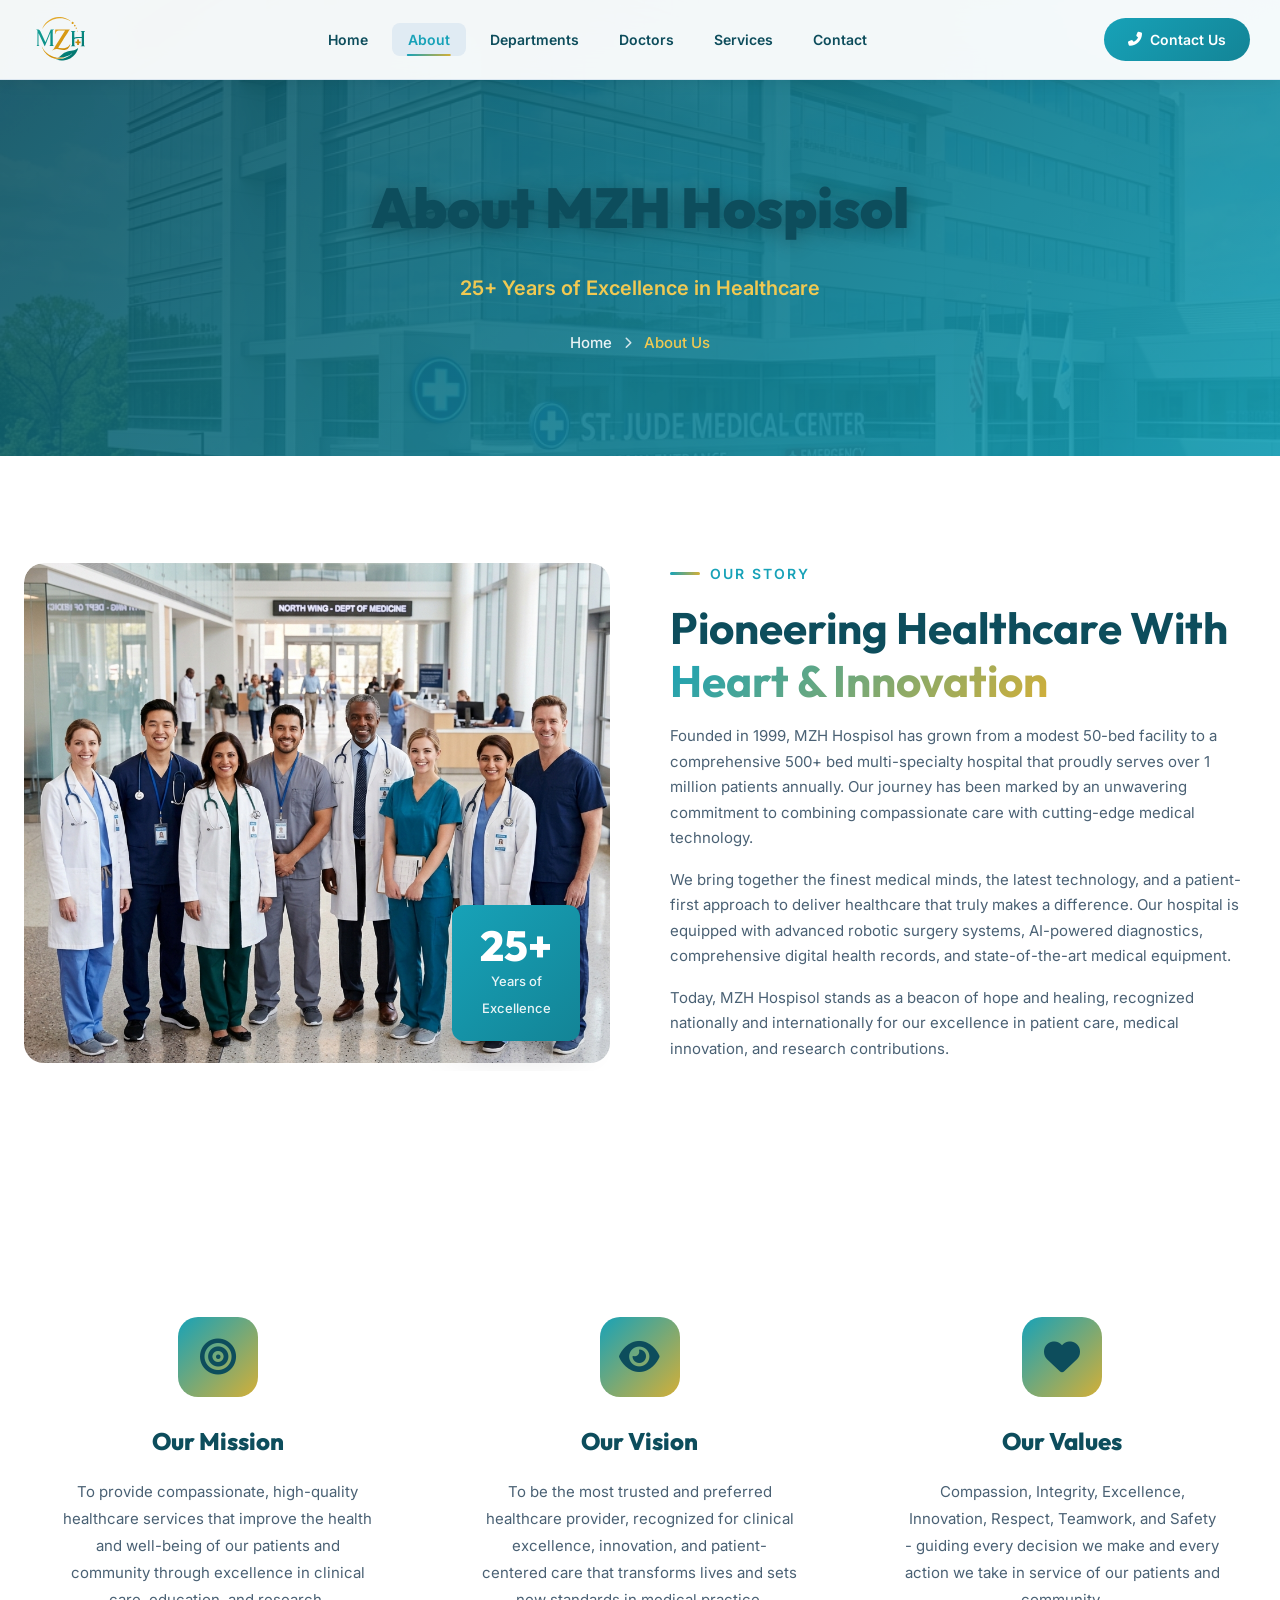
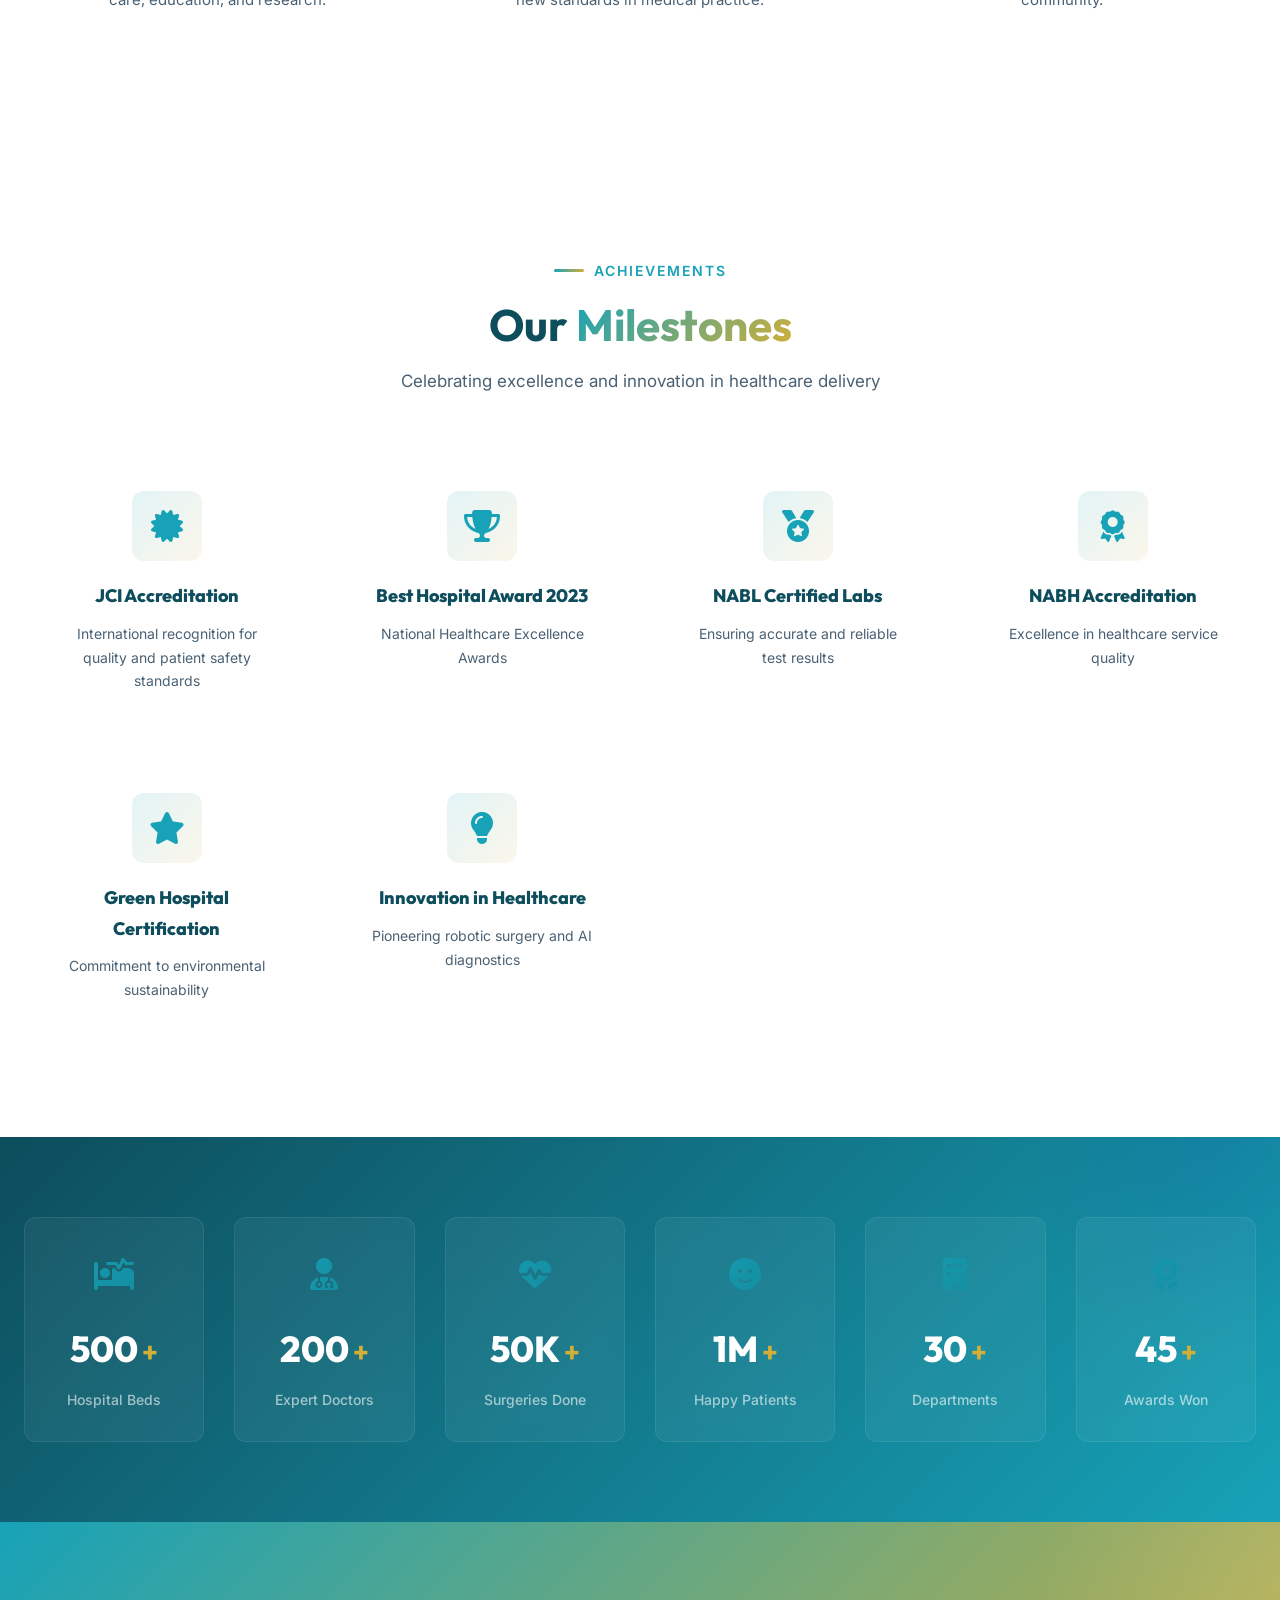
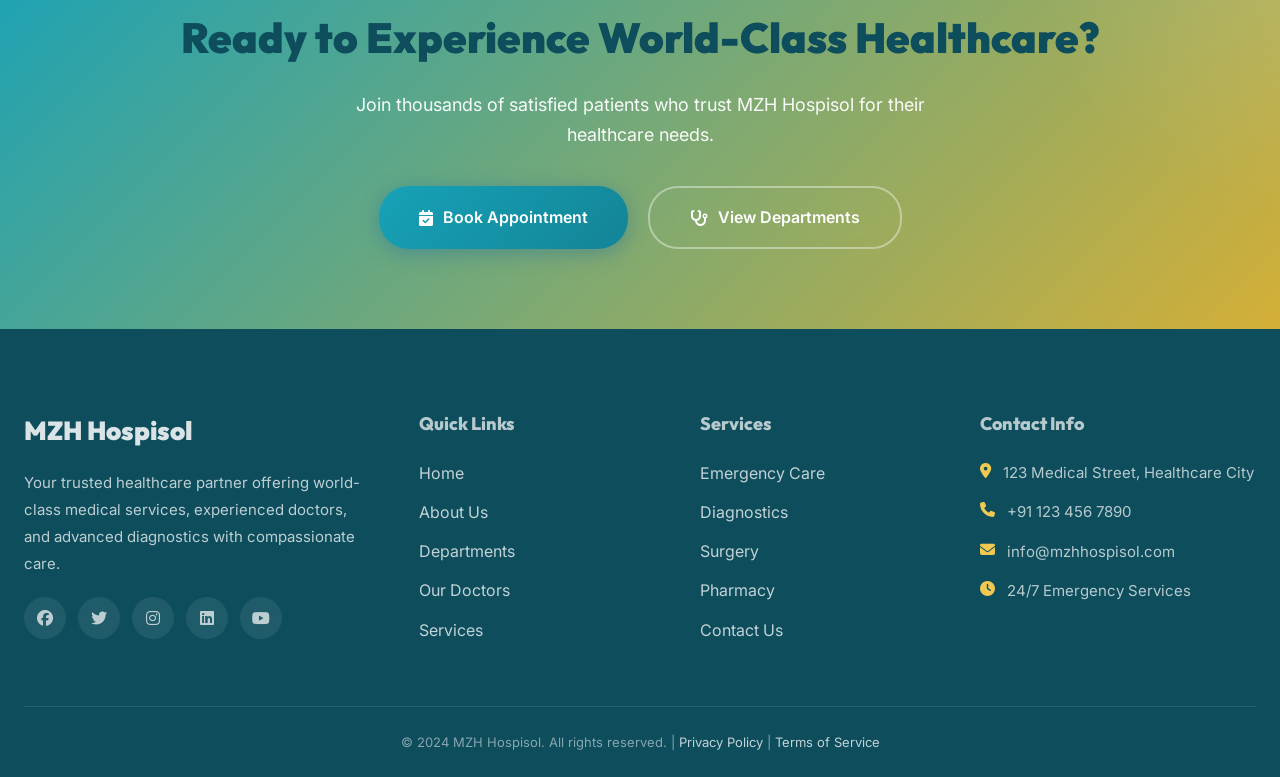
==== about.html @ 2f7fdb60 "v.2.0" ====
<!DOCTYPE html>
<html lang="en">

<head>
    <meta charset="UTF-8">
    <meta name="viewport" content="width=device-width, initial-scale=1.0">
    <meta name="description"
        content="Learn about MZH Hospisol - 25+ years of excellence in healthcare with world-class facilities and compassionate medical care.">
    <title>About Us | MZH Hospisol</title>
    <link rel="preconnect" href="https://fonts.googleapis.com">
    <link rel="preconnect" href="https://fonts.gstatic.com" crossorigin>
    <link
        href="https://fonts.googleapis.com/css2?family=Inter:wght@300;400;500;600;700;800;900&family=Poppins:wght@400;500;600;700;800;900&display=swap"
        rel="stylesheet">
    <link rel="stylesheet" href="https://cdnjs.cloudflare.com/ajax/libs/font-awesome/6.5.1/css/all.min.css">
    <link rel="icon" href="logo.svg" type="image/svg+xml">
    <link rel="stylesheet" href="styles.css">
</head>

<body>
    <!-- Scroll Progress Bar -->
    <div class="scroll-progress" id="scrollProgress"></div>

    <!-- Navigation -->
    <nav class="navbar" id="navbar">
        <div class="nav-container">
            <a href="index.html" class="nav-logo">
                <img src="logo.svg" alt="MZH Hospisol">
            </a>
            <ul class="nav-links" id="navLinks">
                <li><a href="index.html" class="nav-link">Home</a></li>
                <li><a href="about.html" class="nav-link active">About</a></li>
                <li><a href="departments.html" class="nav-link">Departments</a></li>
                <li><a href="doctors.html" class="nav-link">Doctors</a></li>
                <li><a href="services.html" class="nav-link">Services</a></li>
                <li><a href="contact.html" class="nav-link">Contact</a></li>
            </ul>
            <a href="contact.html" class="nav-cta">
                <i class="fas fa-phone-alt"></i> Contact Us
            </a>
            <div class="hamburger" id="hamburger">
                <span></span>
                <span></span>
                <span></span>
            </div>
        </div>
    </nav>

    <!-- Page Header -->
    <section class="page-header">
        <div class="page-header-overlay"></div>
        <div class="container">
            <h1 class="page-title">About MZH Hospisol</h1>
            <p class="page-subtitle">25+ Years of Excellence in Healthcare</p>
            <div class="breadcrumb">
                <a href="index.html">Home</a> <i class="fas fa-chevron-right"></i> <span>About Us</span>
            </div>
        </div>
    </section>

    <!-- About Content -->
    <section class="section about-full">
        <div class="container">
            <div class="about-grid">
                <div class="about-image">
                    <img src="images/medical-team.png" alt="MZH Hospisol Medical Team">
                    <div class="about-experience-badge">
                        <span class="experience-number">25+</span>
                        <span class="experience-text">Years of<br>Excellence</span>
                    </div>
                </div>
                <div class="about-content">
                    <div class="section-label">
                        <span></span> Our Story
                    </div>
                    <h2 class="section-title">Pioneering Healthcare With <span class="gradient-text">Heart &
                            Innovation</span></h2>
                    <p class="about-text">
                        Founded in 1999, MZH Hospisol has grown from a modest 50-bed facility to a comprehensive 500+
                        bed multi-specialty hospital that proudly serves over 1 million patients annually. Our journey
                        has been marked by an unwavering commitment to combining compassionate care with cutting-edge
                        medical technology.
                    </p>
                    <p class="about-text">
                        We bring together the finest medical minds, the latest technology, and a patient-first approach
                        to deliver healthcare that truly makes a difference. Our hospital is equipped with advanced
                        robotic surgery systems, AI-powered diagnostics, comprehensive digital health records, and
                        state-of-the-art medical equipment.
                    </p>
                    <p class="about-text">
                        Today, MZH Hospisol stands as a beacon of hope and healing, recognized nationally and
                        internationally for our excellence in patient care, medical innovation, and research
                        contributions.
                    </p>
                </div>
            </div>
        </div>
    </section>

    <!-- Mission & Vision -->
    <section class="section mission-vision">
        <div class="container">
            <div class="mv-grid">
                <div class="mv-card">
                    <div class="mv-icon"><i class="fas fa-bullseye"></i></div>
                    <h3>Our Mission</h3>
                    <p>To provide compassionate, high-quality healthcare services that improve the health and well-being
                        of our patients and community through excellence in clinical care, education, and research.</p>
                </div>
                <div class="mv-card">
                    <div class="mv-icon"><i class="fas fa-eye"></i></div>
                    <h3>Our Vision</h3>
                    <p>To be the most trusted and preferred healthcare provider, recognized for clinical excellence,
                        innovation, and patient-centered care that transforms lives and sets new standards in medical
                        practice.</p>
                </div>
                <div class="mv-card">
                    <div class="mv-icon"><i class="fas fa-heart"></i></div>
                    <h3>Our Values</h3>
                    <p>Compassion, Integrity, Excellence, Innovation, Respect, Teamwork, and Safety - guiding every
                        decision we make and every action we take in service of our patients and community.</p>
                </div>
            </div>
        </div>
    </section>

    <!-- Achievements -->
    <section class="section achievements">
        <div class="container">
            <div class="section-header">
                <div class="section-label"><span></span> Achievements</div>
                <h2 class="section-title">Our <span class="gradient-text">Milestones</span></h2>
                <p class="section-subtitle">Celebrating excellence and innovation in healthcare delivery</p>
            </div>
            <div class="achievements-grid">
                <div class="achievement-card">
                    <div class="achievement-icon"><i class="fas fa-certificate"></i></div>
                    <h4>JCI Accreditation</h4>
                    <p>International recognition for quality and patient safety standards</p>
                </div>
                <div class="achievement-card">
                    <div class="achievement-icon"><i class="fas fa-trophy"></i></div>
                    <h4>Best Hospital Award 2023</h4>
                    <p>National Healthcare Excellence Awards</p>
                </div>
                <div class="achievement-card">
                    <div class="achievement-icon"><i class="fas fa-medal"></i></div>
                    <h4>NABL Certified Labs</h4>
                    <p>Ensuring accurate and reliable test results</p>
                </div>
                <div class="achievement-card">
                    <div class="achievement-icon"><i class="fas fa-award"></i></div>
                    <h4>NABH Accreditation</h4>
                    <p>Excellence in healthcare service quality</p>
                </div>
                <div class="achievement-card">
                    <div class="achievement-icon"><i class="fas fa-star"></i></div>
                    <h4>Green Hospital Certification</h4>
                    <p>Commitment to environmental sustainability</p>
                </div>
                <div class="achievement-card">
                    <div class="achievement-icon"><i class="fas fa-lightbulb"></i></div>
                    <h4>Innovation in Healthcare</h4>
                    <p>Pioneering robotic surgery and AI diagnostics</p>
                </div>
            </div>
        </div>
    </section>

    <!-- Stats Section -->
    <section class="stats-section">
        <div class="container">
            <div class="stats-grid">
                <div class="stat-card">
                    <div class="stat-icon"><i class="fas fa-procedures"></i></div>
                    <div class="stat-number">500</div>
                    <div class="stat-suffix">+</div>
                    <div class="stat-label">Hospital Beds</div>
                </div>
                <div class="stat-card">
                    <div class="stat-icon"><i class="fas fa-user-md"></i></div>
                    <div class="stat-number">200</div>
                    <div class="stat-suffix">+</div>
                    <div class="stat-label">Expert Doctors</div>
                </div>
                <div class="stat-card">
                    <div class="stat-icon"><i class="fas fa-heartbeat"></i></div>
                    <div class="stat-number">50K</div>
                    <div class="stat-suffix">+</div>
                    <div class="stat-label">Surgeries Done</div>
                </div>
                <div class="stat-card">
                    <div class="stat-icon"><i class="fas fa-smile"></i></div>
                    <div class="stat-number">1M</div>
                    <div class="stat-suffix">+</div>
                    <div class="stat-label">Happy Patients</div>
                </div>
                <div class="stat-card">
                    <div class="stat-icon"><i class="fas fa-building"></i></div>
                    <div class="stat-number">30</div>
                    <div class="stat-suffix">+</div>
                    <div class="stat-label">Departments</div>
                </div>
                <div class="stat-card">
                    <div class="stat-icon"><i class="fas fa-award"></i></div>
                    <div class="stat-number">45</div>
                    <div class="stat-suffix">+</div>
                    <div class="stat-label">Awards Won</div>
                </div>
            </div>
        </div>
    </section>

    <!-- CTA Section -->
    <section class="cta-section">
        <div class="container">
            <div class="cta-content">
                <h2>Ready to Experience World-Class Healthcare?</h2>
                <p>Join thousands of satisfied patients who trust MZH Hospisol for their healthcare needs.</p>
                <div class="cta-buttons">
                    <a href="contact.html" class="btn btn-primary btn-lg">
                        <i class="fas fa-calendar-check"></i> Book Appointment
                    </a>
                    <a href="departments.html" class="btn btn-outline btn-lg">
                        <i class="fas fa-stethoscope"></i> View Departments
                    </a>
                </div>
            </div>
        </div>
    </section>

    <!-- Footer -->
    <footer class="footer">
        <div class="container">
            <div class="footer-grid">
                <div class="footer-about">
                    <h3>MZH Hospisol</h3>
                    <p>Your trusted healthcare partner offering world-class medical services, experienced doctors, and
                        advanced diagnostics with compassionate care.</p>
                    <div class="footer-socials">
                        <a href="#"><i class="fab fa-facebook"></i></a>
                        <a href="#"><i class="fab fa-twitter"></i></a>
                        <a href="#"><i class="fab fa-instagram"></i></a>
                        <a href="#"><i class="fab fa-linkedin"></i></a>
                        <a href="#"><i class="fab fa-youtube"></i></a>
                    </div>
                </div>
                <div class="footer-links">
                    <h4>Quick Links</h4>
                    <ul>
                        <li><a href="index.html">Home</a></li>
                        <li><a href="about.html">About Us</a></li>
                        <li><a href="departments.html">Departments</a></li>
                        <li><a href="doctors.html">Our Doctors</a></li>
                        <li><a href="services.html">Services</a></li>
                    </ul>
                </div>
                <div class="footer-links">
                    <h4>Services</h4>
                    <ul>
                        <li><a href="services.html">Emergency Care</a></li>
                        <li><a href="services.html">Diagnostics</a></li>
                        <li><a href="services.html">Surgery</a></li>
                        <li><a href="services.html">Pharmacy</a></li>
                        <li><a href="contact.html">Contact Us</a></li>
                    </ul>
                </div>
                <div class="footer-contact">
                    <h4>Contact Info</h4>
                    <ul>
                        <li><i class="fas fa-map-marker-alt"></i> 123 Medical Street, Healthcare City</li>
                        <li><i class="fas fa-phone"></i> +91 123 456 7890</li>
                        <li><i class="fas fa-envelope"></i> info@mzhhospisol.com</li>
                        <li><i class="fas fa-clock"></i> 24/7 Emergency Services</li>
                    </ul>
                </div>
            </div>
            <div class="footer-bottom">
                <p>&copy; 2024 MZH Hospisol. All rights reserved. | <a href="#">Privacy Policy</a> | <a href="#">Terms
                        of Service</a></p>
            </div>
        </div>
    </footer>

    <script src="script.js"></script>
</body>

</html>
---- styles.css ----
/* =============================================
   MZH Hospisol - Premium Stylesheet
   ============================================= */

/* Google Fonts */
@import url('https://fonts.googleapis.com/css2?family=Inter:wght@300;400;500;600;700&family=Outfit:wght@400;500;600;700;800&display=swap');

/* CSS Variables / Design Tokens */
:root {
    /* Brand Colors - Matching MZH Logo */
    --primary: #17A2B8;
    --primary-light: #20C4DC;
    --primary-dark: #138496;
    --accent: #17A2B8;
    --accent-light: #20C4DC;
    --secondary: #D4AF37;
    --secondary-light: #F0C952;
    --secondary-dark: #B8941F;
    --highlight: #17A2B8;
    --highlight-dark: #138496;
    --bg-light: #E8F7F5;
    --bg-white: #FFFFFF;
    --dark: #0D4D5C;
    --dark-lighter: #17A2B8;
    --text-primary: #0D4D5C;
    --text-secondary: #4A6174;
    --text-light: #6B8194;
    --text-white: #FFFFFF;
    --border-light: #D4E8E6;
    --shadow-sm: 0 2px 8px rgba(0, 0, 0, 0.08);
    --shadow-md: 0 4px 20px rgba(0, 0, 0, 0.12);
    --shadow-lg: 0 10px 40px rgba(0, 0, 0, 0.15);
    --shadow-xl: 0 20px 60px rgba(0, 0, 0, 0.2);
    --radius-sm: 8px;
    --radius-md: 12px;
    --radius-lg: 20px;
    --radius-xl: 30px;
    --transition: 0.3s ease;
    --transition-slow: 0.5s ease;
    --font-heading: 'Outfit', sans-serif;
    --font-body: 'Inter', sans-serif;
    --navbar-height: 80px;
}

/* Reset & Base */
*,
*::before,
*::after {
    margin: 0;
    padding: 0;
    box-sizing: border-box;
}

html {
    scroll-behavior: smooth;
    scroll-padding-top: var(--navbar-height);
}

body {
    font-family: var(--font-body);
    color: var(--text-primary);
    background: var(--bg-white);
    line-height: 1.7;
    overflow-x: hidden;
}

/* Custom Scrollbar */
::-webkit-scrollbar {
    width: 10px;
}

::-webkit-scrollbar-track {
    background: var(--dark);
}

::-webkit-scrollbar-thumb {
    background: linear-gradient(180deg, var(--accent), var(--secondary));
    border-radius: 10px;
}

::-webkit-scrollbar-thumb:hover {
    background: linear-gradient(180deg, var(--accent-light), var(--secondary));
}

/* Scroll Progress Bar */
.scroll-progress {
    position: fixed;
    top: 0;
    left: 0;
    height: 3px;
    background: linear-gradient(90deg, var(--primary), var(--secondary));
    z-index: 10001;
    width: 0%;
    transition: width 0.1s linear;
}

/* Utility Classes */
.container {
    max-width: 1280px;
    margin: 0 auto;
    padding: 0 24px;
}

.gradient-text {
    background: linear-gradient(135deg, var(--primary), var(--secondary));
    -webkit-background-clip: text;
    -webkit-text-fill-color: transparent;
    background-clip: text;
}

.section {
    padding: 100px 0;
}

.section-header {
    text-align: center;
    margin-bottom: 60px;
}

.section-label {
    display: inline-flex;
    align-items: center;
    gap: 10px;
    font-size: 14px;
    font-weight: 600;
    text-transform: uppercase;
    letter-spacing: 2px;
    color: var(--accent);
    margin-bottom: 16px;
}

.section-label span {
    display: inline-block;
    width: 30px;
    height: 3px;
    background: linear-gradient(90deg, var(--accent), var(--secondary));
    border-radius: 2px;
}

.section-title {
    font-family: var(--font-heading);
    font-size: clamp(28px, 4vw, 44px);
    font-weight: 700;
    color: var(--dark);
    margin-bottom: 16px;
    line-height: 1.2;
}

.section-subtitle {
    font-size: 17px;
    color: var(--text-secondary);
    max-width: 650px;
    margin: 0 auto;
    line-height: 1.7;
}

/* Buttons */
.btn {
    display: inline-flex;
    align-items: center;
    gap: 10px;
    padding: 14px 32px;
    border-radius: var(--radius-xl);
    font-family: var(--font-body);
    font-size: 15px;
    font-weight: 600;
    text-decoration: none;
    cursor: pointer;
    border: none;
    transition: var(--transition);
    position: relative;
    overflow: hidden;
}

.btn-primary {
    background: linear-gradient(135deg, var(--primary), var(--primary-dark));
    color: var(--text-white);
    box-shadow: 0 4px 20px rgba(11, 92, 173, 0.35);
}

.btn-primary:hover {
    transform: translateY(-3px);
    box-shadow: 0 8px 30px rgba(11, 92, 173, 0.45);
}

.btn-outline {
    background: transparent;
    color: var(--text-white);
    border: 2px solid rgba(255, 255, 255, 0.4);
    backdrop-filter: blur(10px);
}

.btn-outline:hover {
    background: rgba(255, 255, 255, 0.15);
    border-color: rgba(255, 255, 255, 0.7);
    transform: translateY(-3px);
}

.btn-sm {
    padding: 10px 24px;
    font-size: 13px;
    border-radius: var(--radius-xl);
    background: linear-gradient(135deg, var(--primary), var(--primary-dark));
    color: white;
    text-decoration: none;
    display: inline-flex;
    align-items: center;
    gap: 8px;
    font-weight: 600;
    border: none;
    cursor: pointer;
    transition: var(--transition);
}

.btn-sm:hover {
    transform: translateY(-2px);
    box-shadow: 0 4px 15px rgba(11, 92, 173, 0.35);
}

.btn-full {
    width: 100%;
    justify-content: center;
    padding: 16px;
    font-size: 16px;
}

.btn-pulse {
    animation: pulse-glow 2s infinite;
}

@keyframes pulse-glow {

    0%,
    100% {
        box-shadow: 0 4px 20px rgba(11, 92, 173, 0.4);
    }

    50% {
        box-shadow: 0 4px 40px rgba(11, 92, 173, 0.65), 0 0 60px rgba(0, 143, 135, 0.2);
    }
}

/* =============================================
   NAVIGATION
   ============================================= */
.navbar {
    position: fixed;
    top: 0;
    left: 0;
    width: 100%;
    height: var(--navbar-height);
    z-index: 10000;
    transition: var(--transition);
    background: rgba(255, 255, 255, 0.95);
    backdrop-filter: blur(15px);
    -webkit-backdrop-filter: blur(15px);
    border-bottom: 1px solid rgba(11, 92, 173, 0.1);
    box-shadow: 0 2px 15px rgba(0, 0, 0, 0.08);
}

.navbar.scrolled {
    background: rgba(255, 255, 255, 0.98);
    backdrop-filter: blur(20px);
    -webkit-backdrop-filter: blur(20px);
    box-shadow: 0 4px 30px rgba(0, 0, 0, 0.12);
    height: 70px;
}

.navbar.scrolled .nav-logo img {
    height: 60px;
}

.navbar.scrolled .nav-logo {
    /* No effects */
}

.nav-container {
    max-width: 1400px;
    margin: 0 auto;
    padding: 0 30px;
    display: flex;
    align-items: center;
    justify-content: space-between;
    height: 100%;
}

.nav-logo {
    display: flex;
    align-items: center;
    text-decoration: none;
}

.nav-logo:hover {
    /* No effects - clean logo display */
}

.nav-logo img {
    height: 60px;
    width: auto;
    display: block;
    object-fit: contain;
}

@keyframes heartbeat {

    0%,
    100% {
        transform: scale(1);
    }

    15% {
        transform: scale(1.15);
    }

    30% {
        transform: scale(1);
    }

    45% {
        transform: scale(1.1);
    }
}

.logo-accent {
    color: var(--secondary);
}

.nav-links {
    display: flex;
    list-style: none;
    gap: 8px;
}

.nav-link {
    color: var(--text-primary);
    text-decoration: none;
    font-size: 14px;
    font-weight: 600;
    padding: 8px 16px;
    border-radius: var(--radius-sm);
    transition: var(--transition);
    position: relative;
}

.nav-link::after {
    content: '';
    position: absolute;
    bottom: 0;
    left: 50%;
    transform: translateX(-50%);
    width: 0;
    height: 2px;
    background: linear-gradient(90deg, var(--primary), var(--secondary));
    transition: var(--transition);
    border-radius: 2px;
}

.nav-link:hover,
.nav-link.active {
    color: var(--primary);
    background: rgba(11, 92, 173, 0.08);
}

.nav-link:hover::after,
.nav-link.active::after {
    width: 60%;
}

.nav-cta {
    display: inline-flex;
    align-items: center;
    gap: 8px;
    padding: 10px 24px;
    background: linear-gradient(135deg, var(--primary), var(--primary-dark));
    color: white;
    text-decoration: none;
    border-radius: var(--radius-xl);
    font-size: 14px;
    font-weight: 600;
    transition: var(--transition);
}

.nav-cta:hover {
    transform: translateY(-2px);
    box-shadow: 0 4px 20px rgba(11, 92, 173, 0.5);
}

.hamburger {
    display: none;
    flex-direction: column;
    gap: 6px;
    cursor: pointer;
    padding: 5px;
}

.hamburger span {
    display: block;
    width: 28px;
    height: 2px;
    background: var(--primary);
    transition: var(--transition);
    border-radius: 2px;
}

.hamburger.active span:nth-child(1) {
    transform: rotate(45deg) translate(6px, 6px);
}

.hamburger.active span:nth-child(2) {
    opacity: 0;
}

.hamburger.active span:nth-child(3) {
    transform: rotate(-45deg) translate(6px, -6px);
}

/* =============================================
   HERO SECTION
   ============================================= */
.hero {
    position: relative;
    min-height: 100vh;
    display: flex;
    align-items: center;
    justify-content: center;
    overflow: hidden;
    background: linear-gradient(135deg, #0a1929 0%, #12304A 50%, #1A3D5C 100%);
}

.hero-bg-img {
    position: absolute;
    top: 0;
    left: 0;
    width: 100%;
    height: 100%;
    object-fit: cover;
    opacity: 0.25;
    filter: brightness(0.8);
}

.hero-overlay {
    position: absolute;
    top: 0;
    left: 0;
    width: 100%;
    height: 100%;
    background: linear-gradient(135deg, rgba(10, 25, 41, 0.9) 0%, rgba(11, 92, 173, 0.75) 50%, rgba(0, 143, 135, 0.3) 100%);
    z-index: 1;
}

.hero-particles {
    position: absolute;
    top: 0;
    left: 0;
    width: 100%;
    height: 100%;
    z-index: 2;
}

.hero-content {
    position: relative;
    z-index: 3;
    text-align: center;
    padding: 0 24px;
    max-width: 900px;
}

.hero-badge {
    display: inline-flex;
    align-items: center;
    gap: 10px;
    padding: 12px 28px;
    background: rgba(255, 255, 255, 0.15);
    border: 2px solid rgba(255, 255, 255, 0.3);
    border-radius: var(--radius-xl);
    color: #FFD700;
    font-size: 14px;
    font-weight: 700;
    letter-spacing: 1.5px;
    margin-bottom: 30px;
    backdrop-filter: blur(12px);
    box-shadow: 0 4px 20px rgba(0, 0, 0, 0.2);
}

.hero-badge i {
    color: #FFD700;
    filter: drop-shadow(0 0 5px rgba(255, 215, 0, 0.5));
}

.hero-title {
    font-family: var(--font-heading);
    font-size: clamp(36px, 6vw, 72px);
    font-weight: 800;
    color: white;
    line-height: 1.1;
    margin-bottom: 20px;
    text-shadow: 0 2px 20px rgba(0, 0, 0, 0.3), 0 0 40px rgba(11, 92, 173, 0.2);
}

.hero-subtitle {
    font-size: 22px;
    color: #4DD4D0;
    font-weight: 600;
    margin-bottom: 10px;
    min-height: 34px;
    text-shadow: 0 2px 10px rgba(0, 143, 135, 0.4);
}

.cursor {
    animation: blink 1s infinite;
    color: var(--secondary);
}

@keyframes blink {

    0%,
    100% {
        opacity: 1;
    }

    50% {
        opacity: 0;
    }
}

.hero-description {
    font-size: 17px;
    color: rgba(255, 255, 255, 0.9);
    max-width: 700px;
    margin: 0 auto 35px;
    line-height: 1.8;
    text-shadow: 0 1px 5px rgba(0, 0, 0, 0.3);
}

.hero-buttons {
    display: flex;
    gap: 16px;
    justify-content: center;
    flex-wrap: wrap;
    margin-bottom: 50px;
}

.hero-features {
    display: flex;
    justify-content: center;
    gap: 32px;
    flex-wrap: wrap;
}

.hero-feature {
    display: flex;
    align-items: center;
    gap: 10px;
    color: rgba(255, 255, 255, 0.95);
    font-size: 14px;
    font-weight: 600;
    padding: 10px 20px;
    background: rgba(255, 255, 255, 0.08);
    border-radius: var(--radius-xl);
    backdrop-filter: blur(8px);
    border: 1px solid rgba(255, 255, 255, 0.15);
    transition: var(--transition);
}

.hero-feature:hover {
    background: rgba(255, 255, 255, 0.15);
    transform: translateY(-3px);
}

.hero-feature i {
    color: #4DD4D0;
    font-size: 20px;
    filter: drop-shadow(0 0 5px rgba(77, 212, 208, 0.5));
}

.hero-scroll {
    position: absolute;
    bottom: 40px;
    left: 50%;
    transform: translateX(-50%);
    z-index: 3;
}

.hero-scroll a {
    color: white;
    font-size: 24px;
    animation: bounce 2s infinite;
    display: inline-block;
}

@keyframes bounce {

    0%,
    100% {
        transform: translateY(0);
    }

    50% {
        transform: translateY(10px);
    }
}

/* =============================================
   ABOUT SECTION
   ============================================= */
.about {
    background: var(--bg-white);
}

.about-grid {
    display: grid;
    grid-template-columns: 1fr 1fr;
    gap: 60px;
    align-items: center;
}

.about-image {
    position: relative;
    border-radius: var(--radius-lg);
    overflow: hidden;
}

.about-image img {
    width: 100%;
    height: 500px;
    object-fit: cover;
    border-radius: var(--radius-lg);
    transition: var(--transition);
}

.about-image:hover img {
    transform: scale(1.03);
}

.about-experience-badge {
    position: absolute;
    bottom: 30px;
    right: 30px;
    background: linear-gradient(135deg, var(--primary), var(--primary-dark));
    color: white;
    padding: 20px 28px;
    border-radius: var(--radius-md);
    text-align: center;
    box-shadow: var(--shadow-lg);
}

.experience-number {
    display: block;
    font-family: var(--font-heading);
    font-size: 42px;
    font-weight: 800;
    line-height: 1;
}

.experience-text {
    font-size: 13px;
    font-weight: 500;
    opacity: 0.9;
}

.about-content .section-label {
    justify-content: flex-start;
}

.about-content .section-title {
    text-align: left;
}

.about-text {
    color: var(--text-secondary);
    margin-bottom: 16px;
    font-size: 15px;
}

.about-highlights {
    display: grid;
    grid-template-columns: 1fr 1fr;
    gap: 20px;
    margin: 30px 0;
}

.about-highlight {
    display: flex;
    align-items: flex-start;
    gap: 14px;
}

.highlight-icon {
    color: var(--secondary);
    font-size: 22px;
    margin-top: 2px;
}

.about-highlight h4 {
    font-size: 15px;
    font-weight: 600;
    color: var(--dark);
    margin-bottom: 4px;
}

.about-highlight p {
    font-size: 13px;
    color: var(--text-secondary);
}

/* =============================================
   STATS SECTION
   ============================================= */
.stats-section {
    background: linear-gradient(135deg, var(--dark) 0%, var(--primary) 100%);
    padding: 80px 0;
    position: relative;
    overflow: hidden;
}

.stats-section::before {
    content: '';
    position: absolute;
    top: -50%;
    right: -10%;
    width: 400px;
    height: 400px;
    background: radial-gradient(circle, rgba(11, 92, 173, 0.18), transparent 70%);
    border-radius: 50%;
}

.stats-grid {
    display: grid;
    grid-template-columns: repeat(6, 1fr);
    gap: 30px;
}

.stat-card {
    text-align: center;
    padding: 30px 15px;
    border-radius: var(--radius-md);
    background: rgba(255, 255, 255, 0.05);
    border: 1px solid rgba(255, 255, 255, 0.08);
    backdrop-filter: blur(10px);
    transition: var(--transition);
}

.stat-card:hover {
    transform: translateY(-5px);
    background: rgba(255, 255, 255, 0.1);
    border-color: rgba(0, 143, 135, 0.35);
}

.stat-icon {
    font-size: 32px;
    margin-bottom: 16px;
    background: linear-gradient(135deg, var(--primary), var(--primary-dark));
    -webkit-background-clip: text;
    -webkit-text-fill-color: transparent;
    background-clip: text;
}

.stat-number {
    font-family: var(--font-heading);
    font-size: 36px;
    font-weight: 800;
    color: white;
    display: inline;
}

.stat-suffix {
    font-family: var(--font-heading);
    font-size: 28px;
    font-weight: 700;
    color: var(--secondary);
    display: inline;
}

.stat-label {
    font-size: 14px;
    color: rgba(255, 255, 255, 0.6);
    margin-top: 8px;
    font-weight: 500;
}

/* =============================================
   DEPARTMENTS SECTION
   ============================================= */
.departments {
    background: var(--bg-light);
}

.departments-grid {
    display: grid;
    grid-template-columns: repeat(3, 1fr);
    gap: 30px;
}

.dept-card {
    background: white;
    border-radius: var(--radius-lg);
    padding: 35px 30px;
    transition: var(--transition);
    border: 1px solid var(--border-light);
    position: relative;
    overflow: hidden;
}

.dept-card::before {
    content: '';
    position: absolute;
    top: 0;
    left: 0;
    width: 100%;
    height: 4px;
    background: linear-gradient(90deg, var(--accent), var(--secondary));
    transform: scaleX(0);
    transform-origin: left;
    transition: var(--transition);
}

.dept-card:hover {
    transform: translateY(-8px);
    box-shadow: var(--shadow-lg);
    border-color: transparent;
}

.dept-card:hover::before {
    transform: scaleX(1);
}

.dept-icon {
    width: 60px;
    height: 60px;
    border-radius: var(--radius-md);
    display: flex;
    align-items: center;
    justify-content: center;
    font-size: 24px;
    color: white;
    margin-bottom: 20px;
    background: linear-gradient(135deg, var(--primary), var(--dark));
}

.dept-card h3 {
    font-family: var(--font-heading);
    font-size: 20px;
    font-weight: 700;
    color: var(--dark);
    margin-bottom: 12px;
}

.dept-card>p {
    font-size: 14px;
    color: var(--text-secondary);
    margin-bottom: 16px;
    line-height: 1.7;
}

.dept-features {
    list-style: none;
    margin-bottom: 20px;
}

.dept-features li {
    font-size: 13px;
    color: var(--text-secondary);
    padding: 5px 0;
    display: flex;
    align-items: center;
    gap: 8px;
}

.dept-features li i {
    color: var(--secondary);
    font-size: 12px;
}

.dept-link {
    display: inline-flex;
    align-items: center;
    gap: 8px;
    color: var(--accent);
    text-decoration: none;
    font-size: 14px;
    font-weight: 600;
    transition: var(--transition);
}

.dept-link:hover {
    gap: 12px;
    color: var(--secondary);
}

/* =============================================
   DOCTORS SECTION
   ============================================= */
.doctors {
    background: var(--bg-white);
}

.doctor-filters {
    display: flex;
    justify-content: center;
    gap: 12px;
    margin-bottom: 50px;
    flex-wrap: wrap;
}

.filter-btn {
    padding: 10px 24px;
    border: 2px solid var(--border-light);
    background: white;
    color: var(--text-secondary);
    font-family: var(--font-body);
    font-size: 14px;
    font-weight: 600;
    border-radius: var(--radius-xl);
    cursor: pointer;
    transition: var(--transition);
}

.filter-btn:hover,
.filter-btn.active {
    background: linear-gradient(135deg, var(--primary), var(--primary-dark));
    color: white;
    border-color: transparent;
    box-shadow: 0 4px 15px rgba(11, 92, 173, 0.3);
}

.doctors-grid {
    display: grid;
    grid-template-columns: repeat(3, 1fr);
    gap: 30px;
}

.doctor-card {
    background: white;
    border-radius: var(--radius-lg);
    overflow: hidden;
    box-shadow: var(--shadow-sm);
    border: 1px solid var(--border-light);
    transition: var(--transition);
}

.doctor-card.hidden {
    display: none;
}

.doctor-card.fade-out {
    opacity: 0;
    transform: scale(0.9);
}

.doctor-card.fade-in {
    opacity: 1;
    transform: scale(1);
}

.doctor-card:hover {
    transform: translateY(-8px);
    box-shadow: var(--shadow-lg);
}

.doctor-image {
    position: relative;
    height: 260px;
    overflow: hidden;
}

.doctor-placeholder {
    width: 100%;
    height: 100%;
    background: linear-gradient(135deg, var(--primary), var(--dark));
    display: flex;
    align-items: center;
    justify-content: center;
    font-size: 80px;
    color: rgba(255, 255, 255, 0.3);
}

.doctor-overlay {
    position: absolute;
    top: 0;
    left: 0;
    width: 100%;
    height: 100%;
    background: rgba(18, 48, 74, 0.75);
    display: flex;
    align-items: center;
    justify-content: center;
    opacity: 0;
    transition: var(--transition);
}

.doctor-image:hover .doctor-overlay {
    opacity: 1;
}

.doctor-socials {
    display: flex;
    gap: 16px;
}

.doctor-socials a {
    width: 45px;
    height: 45px;
    display: flex;
    align-items: center;
    justify-content: center;
    border: 2px solid rgba(255, 255, 255, 0.5);
    border-radius: 50%;
    color: white;
    text-decoration: none;
    font-size: 18px;
    transition: var(--transition);
}

.doctor-socials a:hover {
    background: var(--secondary);
    border-color: var(--secondary);
    transform: translateY(-3px);
}

.doctor-info {
    padding: 25px;
}

.doctor-info h3 {
    font-family: var(--font-heading);
    font-size: 20px;
    font-weight: 700;
    color: var(--dark);
    margin-bottom: 6px;
}

.doctor-specialty {
    color: var(--accent);
    font-size: 14px;
    font-weight: 600;
    margin-bottom: 12px;
}

.doctor-details {
    display: flex;
    gap: 16px;
    margin-bottom: 12px;
    flex-wrap: wrap;
}

.doctor-details span {
    font-size: 12px;
    color: var(--text-secondary);
    display: flex;
    align-items: center;
    gap: 6px;
}

.doctor-details span i {
    color: var(--secondary);
}

.doctor-desc {
    font-size: 13px;
    color: var(--text-secondary);
    margin-bottom: 16px;
    line-height: 1.6;
}

/* =============================================
   SERVICES SECTION
   ============================================= */
.services {
    background: var(--bg-light);
}

.services-grid {
    display: grid;
    grid-template-columns: repeat(3, 1fr);
    gap: 30px;
}

.service-card {
    background: white;
    border-radius: var(--radius-lg);
    padding: 35px 30px;
    border: 1px solid var(--border-light);
    transition: var(--transition);
    position: relative;
}

.service-card:hover {
    transform: translateY(-8px);
    box-shadow: var(--shadow-lg);
    border-color: transparent;
}

.service-card.featured {
    border: 2px solid var(--accent);
    box-shadow: var(--shadow-md);
}

.featured-badge {
    position: absolute;
    top: 15px;
    right: 15px;
    background: linear-gradient(135deg, var(--primary), var(--primary-dark));
    color: white;
    padding: 5px 16px;
    border-radius: var(--radius-xl);
    font-size: 12px;
    font-weight: 700;
    text-transform: uppercase;
    letter-spacing: 1px;
}

.service-icon {
    width: 65px;
    height: 65px;
    border-radius: var(--radius-md);
    background: linear-gradient(135deg, rgba(11, 92, 173, 0.1), rgba(0, 143, 135, 0.08));
    display: flex;
    align-items: center;
    justify-content: center;
    font-size: 28px;
    color: var(--accent);
    margin-bottom: 20px;
    transition: var(--transition);
}

.service-card:hover .service-icon {
    background: linear-gradient(135deg, var(--primary), var(--primary-dark));
    color: white;
    transform: rotateY(180deg);
}

.service-card h3 {
    font-family: var(--font-heading);
    font-size: 20px;
    font-weight: 700;
    color: var(--dark);
    margin-bottom: 10px;
}

.service-card>p {
    font-size: 14px;
    color: var(--text-secondary);
    margin-bottom: 16px;
    line-height: 1.7;
}

.service-tests {
    list-style: none;
    margin-bottom: 20px;
}

.service-tests li {
    font-size: 13px;
    color: var(--text-secondary);
    padding: 5px 0;
    border-bottom: 1px solid var(--border-light);
    position: relative;
    padding-left: 16px;
}

.service-tests li:last-child {
    border-bottom: none;
}

.service-tests li::before {
    content: '';
    position: absolute;
    left: 0;
    top: 50%;
    transform: translateY(-50%);
    width: 6px;
    height: 6px;
    background: var(--secondary);
    border-radius: 50%;
}

.service-price {
    font-size: 15px;
    color: var(--text-secondary);
    font-weight: 500;
    padding-top: 10px;
    border-top: 2px solid var(--border-light);
}

.service-price span {
    font-family: var(--font-heading);
    font-size: 24px;
    font-weight: 700;
    color: var(--accent);
}

/* =============================================
   FACILITIES SECTION
   ============================================= */
.facilities {
    background: var(--bg-white);
}

.facilities-grid {
    display: grid;
    grid-template-columns: repeat(3, 1fr);
    grid-auto-rows: 250px;
    gap: 24px;
    margin-bottom: 60px;
}

.facility-card {
    border-radius: var(--radius-lg);
    overflow: hidden;
    position: relative;
    cursor: pointer;
    transition: var(--transition);
}

.facility-card:hover {
    transform: translateY(-5px);
    box-shadow: var(--shadow-lg);
}

.facility-card-tall {
    grid-row: span 2;
}

.facility-card img {
    width: 100%;
    height: 100%;
    object-fit: cover;
    transition: var(--transition-slow);
}

.facility-card:hover img {
    transform: scale(1.1);
}

.facility-overlay {
    position: absolute;
    bottom: 0;
    left: 0;
    width: 100%;
    padding: 30px;
    background: linear-gradient(transparent, rgba(18, 48, 74, 0.92));
    color: white;
    transform: translateY(30px);
    opacity: 0;
    transition: var(--transition);
}

.facility-card:hover .facility-overlay {
    transform: translateY(0);
    opacity: 1;
}

.facility-overlay h3 {
    font-family: var(--font-heading);
    font-size: 18px;
    font-weight: 700;
    margin-bottom: 8px;
}

.facility-overlay p {
    font-size: 13px;
    opacity: 0.8;
    line-height: 1.6;
}

.facility-overlay i {
    margin-top: 10px;
    font-size: 20px;
    opacity: 0.7;
}

.facility-content-card {
    background: linear-gradient(135deg, var(--dark), var(--primary-light));
    color: white;
    padding: 30px;
    border-radius: var(--radius-lg);
    height: 100%;
    display: flex;
    flex-direction: column;
    justify-content: center;
    transition: var(--transition);
}

.facility-content-card:hover {
    transform: translateY(-3px);
}

.facility-content-icon {
    font-size: 36px;
    margin-bottom: 16px;
    color: var(--secondary);
}

.facility-content-card h3 {
    font-family: var(--font-heading);
    font-size: 20px;
    font-weight: 700;
    margin-bottom: 10px;
}

.facility-content-card p {
    font-size: 14px;
    opacity: 0.85;
    line-height: 1.7;
}

.facility-content-card ul {
    list-style: none;
    margin-top: 16px;
}

.facility-content-card ul li {
    font-size: 13px;
    padding: 4px 0;
    display: flex;
    align-items: center;
    gap: 8px;
    opacity: 0.9;
}

.facility-content-card ul li i {
    color: var(--secondary);
}

.more-facilities {
    text-align: center;
}

.more-facilities h3 {
    font-family: var(--font-heading);
    font-size: 24px;
    color: var(--dark);
    margin-bottom: 30px;
}

.facilities-list {
    display: flex;
    flex-wrap: wrap;
    justify-content: center;
    gap: 16px;
}

.facility-item {
    display: flex;
    align-items: center;
    gap: 10px;
    padding: 12px 24px;
    background: var(--bg-light);
    border-radius: var(--radius-xl);
    font-size: 14px;
    font-weight: 500;
    color: var(--text-primary);
    transition: var(--transition);
    border: 1px solid var(--border-light);
}

.facility-item:hover {
    background: linear-gradient(135deg, var(--primary), var(--primary-dark));
    color: white;
    border-color: transparent;
    transform: translateY(-3px);
    box-shadow: var(--shadow-md);
}

.facility-item i {
    font-size: 18px;
    color: var(--accent);
}

.facility-item:hover i {
    color: white;
}

/* =============================================
   TESTIMONIALS SECTION
   ============================================= */
.testimonials {
    background: linear-gradient(135deg, var(--bg-white) 0%, var(--bg-light) 100%);
}

.testimonial-slider {
    max-width: 800px;
    margin: 0 auto;
    position: relative;
}

.testimonial-track {
    overflow: hidden;
    position: relative;
}

.testimonial-slide {
    display: none;
    animation: fadeIn 0.5s ease;
}

.testimonial-slide.active {
    display: block;
}

@keyframes fadeIn {
    from {
        opacity: 0;
        transform: translateY(20px);
    }

    to {
        opacity: 1;
        transform: translateY(0);
    }
}

.testimonial-card {
    background: white;
    border-radius: var(--radius-lg);
    padding: 50px 40px;
    box-shadow: var(--shadow-md);
    text-align: center;
    position: relative;
}

.testimonial-quote {
    font-size: 40px;
    color: var(--accent);
    opacity: 0.3;
    margin-bottom: 20px;
}

.testimonial-text {
    font-size: 17px;
    color: var(--text-primary);
    line-height: 1.8;
    margin-bottom: 30px;
    font-style: italic;
}

.testimonial-author {
    display: flex;
    align-items: center;
    justify-content: center;
    gap: 16px;
}

.testimonial-avatar {
    width: 60px;
    height: 60px;
    border-radius: 50%;
    background: linear-gradient(135deg, var(--primary), var(--primary-dark));
    display: flex;
    align-items: center;
    justify-content: center;
    color: white;
    font-size: 24px;
}

.testimonial-author h4 {
    font-family: var(--font-heading);
    font-size: 18px;
    color: var(--dark);
}

.testimonial-author>div>p {
    font-size: 13px;
    color: var(--text-secondary);
}

.testimonial-rating {
    margin-top: 6px;
}

.testimonial-rating i {
    color: #ffc107;
    font-size: 14px;
}

.testimonial-controls {
    display: flex;
    align-items: center;
    justify-content: center;
    gap: 20px;
    margin-top: 30px;
}

.testimonial-btn {
    width: 48px;
    height: 48px;
    border-radius: 50%;
    border: 2px solid var(--border-light);
    background: white;
    color: var(--text-primary);
    font-size: 16px;
    cursor: pointer;
    transition: var(--transition);
    display: flex;
    align-items: center;
    justify-content: center;
}

.testimonial-btn:hover {
    background: linear-gradient(135deg, var(--primary), var(--primary-dark));
    color: white;
    border-color: transparent;
}

.testimonial-dots {
    display: flex;
    gap: 10px;
}

.dot {
    width: 12px;
    height: 12px;
    border-radius: 50%;
    background: var(--border-light);
    cursor: pointer;
    transition: var(--transition);
}

.dot.active {
    background: linear-gradient(135deg, var(--primary), var(--primary-dark));
    width: 30px;
    border-radius: 6px;
}

/* =============================================
   APPOINTMENT SECTION
   ============================================= */
.appointment {
    background: var(--bg-white);
}

.appointment-grid {
    display: grid;
    grid-template-columns: 1fr 1fr;
    gap: 60px;
    align-items: start;
}

.appointment-info .section-title {
    text-align: left;
}

.appointment-info>p {
    color: var(--text-secondary);
    margin-bottom: 30px;
    font-size: 15px;
}

.appointment-features {
    display: flex;
    flex-direction: column;
    gap: 20px;
    margin-bottom: 30px;
}

.appt-feature {
    display: flex;
    align-items: flex-start;
    gap: 16px;
}

.appt-feature-icon {
    width: 50px;
    height: 50px;
    min-width: 50px;
    border-radius: var(--radius-md);
    background: linear-gradient(135deg, rgba(11, 92, 173, 0.1), rgba(0, 143, 135, 0.08));
    display: flex;
    align-items: center;
    justify-content: center;
    font-size: 20px;
    color: var(--accent);
}

.appt-feature h4 {
    font-size: 15px;
    font-weight: 600;
    color: var(--dark);
    margin-bottom: 4px;
}

.appt-feature p {
    font-size: 13px;
    color: var(--text-secondary);
}

.emergency-box {
    display: flex;
    align-items: center;
    gap: 20px;
    padding: 24px;
    background: linear-gradient(135deg, var(--highlight), var(--highlight-dark));
    border-radius: var(--radius-md);
    color: white;
    animation: pulse-glow 2s infinite;
}

@keyframes pulse-glow-orange {

    0%,
    100% {
        box-shadow: 0 4px 20px rgba(11, 92, 173, 0.3);
    }

    50% {
        box-shadow: 0 4px 40px rgba(11, 92, 173, 0.55);
    }
}

.emergency-icon {
    font-size: 32px;
    animation: shake 1s infinite;
}

@keyframes shake {

    0%,
    100% {
        transform: rotate(0deg);
    }

    10%,
    30% {
        transform: rotate(-5deg);
    }

    20%,
    40% {
        transform: rotate(5deg);
    }

    50% {
        transform: rotate(0deg);
    }
}

.emergency-box h4 {
    font-size: 14px;
    font-weight: 600;
    text-transform: uppercase;
    letter-spacing: 1px;
    opacity: 0.9;
}

.emergency-number {
    font-family: var(--font-heading);
    font-size: 24px;
    font-weight: 800;
}

.emergency-box>div>p:last-child {
    font-size: 12px;
    opacity: 0.8;
}

/* Appointment Form */
.appointment-form-container {
    position: sticky;
    top: 100px;
}

.appointment-form {
    background: white;
    border-radius: var(--radius-lg);
    padding: 40px;
    box-shadow: var(--shadow-lg);
    border: 1px solid var(--border-light);
}

.appointment-form h3 {
    font-family: var(--font-heading);
    font-size: 24px;
    font-weight: 700;
    color: var(--dark);
    margin-bottom: 30px;
    text-align: center;
}

.form-row {
    display: grid;
    grid-template-columns: 1fr 1fr;
    gap: 20px;
}

.form-group {
    position: relative;
    margin-bottom: 24px;
}

.form-group input,
.form-group textarea,
.form-group select {
    width: 100%;
    padding: 16px 18px;
    border: 2px solid var(--border-light);
    border-radius: var(--radius-md);
    font-family: var(--font-body);
    font-size: 15px;
    color: var(--text-primary);
    background: var(--bg-light);
    transition: var(--transition);
    outline: none;
}

.form-group input:focus,
.form-group textarea:focus,
.form-group select:focus {
    border-color: var(--accent);
    background: white;
    box-shadow: 0 0 0 4px rgba(11, 92, 173, 0.12);
}

.form-group label {
    position: absolute;
    top: 50%;
    left: 18px;
    transform: translateY(-50%);
    color: var(--text-secondary);
    font-size: 15px;
    pointer-events: none;
    transition: var(--transition);
    background: transparent;
    padding: 0 4px;
}

.form-group textarea~label {
    top: 20px;
    transform: none;
}

.form-group input:focus~label,
.form-group input:not(:placeholder-shown)~label,
.form-group textarea:focus~label,
.form-group textarea:not(:placeholder-shown)~label {
    top: -1px;
    left: 14px;
    font-size: 12px;
    color: var(--accent);
    background: white;
    padding: 0 6px;
    transform: translateY(-50%);
}

.date-label {
    top: -1px !important;
    left: 14px !important;
    font-size: 12px !important;
    color: var(--accent) !important;
    background: white !important;
    padding: 0 6px !important;
    transform: translateY(-50%) !important;
}

.error-msg {
    display: block;
    color: #e74c3c;
    font-size: 12px;
    margin-top: 4px;
    min-height: 16px;
}

.form-group input.error,
.form-group select.error {
    border-color: #e74c3c;
}

.form-note {
    text-align: center;
    font-size: 13px;
    color: var(--text-secondary);
    margin-top: 16px;
    display: flex;
    align-items: center;
    justify-content: center;
    gap: 6px;
}

.form-note i {
    color: var(--secondary);
}

/* =============================================
   CONTACT SECTION
   ============================================= */
.contact {
    background: var(--bg-light);
}

.contact-grid {
    display: grid;
    grid-template-columns: repeat(4, 1fr);
    gap: 24px;
    margin-bottom: 50px;
}

.contact-card {
    background: white;
    border-radius: var(--radius-lg);
    padding: 35px 25px;
    text-align: center;
    border: 1px solid var(--border-light);
    transition: var(--transition);
}

.contact-card:hover {
    transform: translateY(-8px);
    box-shadow: var(--shadow-lg);
    border-color: transparent;
}

.contact-icon {
    width: 65px;
    height: 65px;
    border-radius: 50%;
    background: linear-gradient(135deg, rgba(11, 92, 173, 0.1), rgba(0, 143, 135, 0.08));
    display: flex;
    align-items: center;
    justify-content: center;
    font-size: 24px;
    color: var(--accent);
    margin: 0 auto 20px;
    transition: var(--transition);
}

.contact-card:hover .contact-icon {
    background: linear-gradient(135deg, var(--primary), var(--primary-dark));
    color: white;
    transform: rotateY(180deg);
}

.contact-card h3 {
    font-family: var(--font-heading);
    font-size: 18px;
    font-weight: 700;
    color: var(--dark);
    margin-bottom: 12px;
}

.contact-card p {
    font-size: 14px;
    color: var(--text-secondary);
    line-height: 1.8;
}

.map-container {
    border-radius: var(--radius-lg);
    overflow: hidden;
    box-shadow: var(--shadow-md);
}

/* =============================================
   FOOTER
   ============================================= */
.footer {
    background: var(--dark);
    color: rgba(255, 255, 255, 0.7);
    padding: 80px 0 0;
}

.footer-grid {
    display: grid;
    grid-template-columns: 1.5fr 1fr 1fr 1.2fr;
    gap: 50px;
    padding-bottom: 50px;
    border-bottom: 1px solid rgba(255, 255, 255, 0.1);
}

.footer-logo {
    display: flex;
    align-items: center;
    gap: 10px;
    text-decoration: none;
    color: white;
    font-family: var(--font-heading);
    font-size: 26px;
    font-weight: 700;
    margin-bottom: 20px;
}

.footer-logo img {
    height: 72px;
    width: auto;
    display: block;
    object-fit: contain;
    mix-blend-mode: lighten;
}

.footer-desc {
    font-size: 14px;
    line-height: 1.8;
    margin-bottom: 24px;
}

.footer-socials {
    display: flex;
    gap: 12px;
}

.footer-socials a {
    width: 42px;
    height: 42px;
    display: flex;
    align-items: center;
    justify-content: center;
    border-radius: 50%;
    background: rgba(255, 255, 255, 0.08);
    color: rgba(255, 255, 255, 0.7);
    text-decoration: none;
    font-size: 16px;
    transition: var(--transition);
}

.footer-socials a:hover {
    background: linear-gradient(135deg, var(--primary), var(--primary-dark));
    color: white;
    transform: translateY(-3px);
}

.footer-col h4 {
    font-family: var(--font-heading);
    font-size: 18px;
    font-weight: 700;
    color: white;
    margin-bottom: 24px;
    position: relative;
}

.footer-col h4::after {
    content: '';
    position: absolute;
    bottom: -8px;
    left: 0;
    width: 30px;
    height: 3px;
    background: linear-gradient(90deg, var(--accent), var(--secondary));
    border-radius: 2px;
}

.footer-col ul {
    list-style: none;
}

.footer-col ul li {
    margin-bottom: 12px;
}

.footer-col ul li a {
    color: rgba(255, 255, 255, 0.6);
    text-decoration: none;
    font-size: 14px;
    transition: var(--transition);
    display: inline-flex;
    align-items: center;
    gap: 6px;
}

.footer-col ul li a:hover {
    color: var(--secondary);
    padding-left: 8px;
}

.newsletter-form {
    margin-bottom: 30px;
}

.newsletter-input-group {
    display: flex;
    background: rgba(255, 255, 255, 0.08);
    border-radius: var(--radius-xl);
    overflow: hidden;
    border: 1px solid rgba(255, 255, 255, 0.1);
}

.newsletter-input-group input {
    flex: 1;
    padding: 14px 20px;
    background: transparent;
    border: none;
    color: white;
    font-family: var(--font-body);
    font-size: 14px;
    outline: none;
}

.newsletter-input-group input::placeholder {
    color: rgba(255, 255, 255, 0.4);
}

.newsletter-input-group button {
    padding: 14px 24px;
    background: linear-gradient(135deg, var(--primary), var(--primary-dark));
    border: none;
    color: white;
    font-size: 16px;
    cursor: pointer;
    transition: var(--transition);
}

.newsletter-input-group button:hover {
    background: linear-gradient(135deg, var(--primary-dark), var(--primary));
}

.footer-certifications h4 {
    font-size: 16px;
    margin-bottom: 16px;
}

.cert-badges {
    display: flex;
    gap: 10px;
    flex-wrap: wrap;
}

.cert-badge {
    padding: 6px 16px;
    border: 1px solid rgba(255, 255, 255, 0.2);
    border-radius: var(--radius-sm);
    font-size: 12px;
    font-weight: 700;
    letter-spacing: 1px;
    color: var(--secondary);
}

.footer-bottom {
    padding: 24px 0;
    text-align: center;
}

.footer-bottom p {
    font-size: 13px;
    color: rgba(255, 255, 255, 0.5);
}

.footer-bottom a {
    color: rgba(255, 255, 255, 0.6);
    text-decoration: none;
    transition: var(--transition);
}

.footer-bottom a:hover {
    color: var(--secondary);
}

/* =============================================
   BACK TO TOP
   ============================================= */
.back-to-top {
    position: fixed;
    bottom: 30px;
    right: 30px;
    width: 50px;
    height: 50px;
    border-radius: 50%;
    background: linear-gradient(135deg, var(--primary), var(--primary-dark));
    color: white;
    border: none;
    font-size: 20px;
    cursor: pointer;
    opacity: 0;
    visibility: hidden;
    transition: var(--transition);
    z-index: 9999;
    box-shadow: var(--shadow-md);
    display: flex;
    align-items: center;
    justify-content: center;
}

.back-to-top.visible {
    opacity: 1;
    visibility: visible;
}

.back-to-top:hover {
    transform: translateY(-5px);
    box-shadow: 0 8px 25px rgba(11, 92, 173, 0.45);
}

/* =============================================
   LIGHTBOX
   ============================================= */
.lightbox {
    position: fixed;
    top: 0;
    left: 0;
    width: 100%;
    height: 100%;
    background: rgba(0, 0, 0, 0.9);
    z-index: 99999;
    display: flex;
    align-items: center;
    justify-content: center;
    opacity: 0;
    visibility: hidden;
    transition: var(--transition);
}

.lightbox.active {
    opacity: 1;
    visibility: visible;
}

.lightbox img {
    max-width: 90%;
    max-height: 90vh;
    border-radius: var(--radius-md);
    box-shadow: var(--shadow-xl);
}

.lightbox-close {
    position: absolute;
    top: 30px;
    right: 30px;
    width: 50px;
    height: 50px;
    border-radius: 50%;
    background: rgba(255, 255, 255, 0.1);
    color: white;
    border: 2px solid rgba(255, 255, 255, 0.3);
    font-size: 20px;
    cursor: pointer;
    transition: var(--transition);
    display: flex;
    align-items: center;
    justify-content: center;
}

.lightbox-close:hover {
    background: rgba(255, 255, 255, 0.2);
    transform: rotate(90deg);
}

/* =============================================
   TOAST NOTIFICATIONS
   ============================================= */
.toast-container {
    position: fixed;
    top: 100px;
    right: 30px;
    z-index: 99999;
    display: flex;
    flex-direction: column;
    gap: 12px;
}

.toast {
    padding: 16px 24px;
    border-radius: var(--radius-md);
    color: white;
    font-size: 14px;
    font-weight: 500;
    display: flex;
    align-items: center;
    gap: 12px;
    min-width: 300px;
    box-shadow: var(--shadow-lg);
    animation: slideInRight 0.4s ease;
    cursor: pointer;
}

.toast.success {
    background: linear-gradient(135deg, var(--secondary), var(--secondary-dark));
}

.toast.error {
    background: linear-gradient(135deg, #e74c3c, #fd79a8);
}

.toast.info {
    background: linear-gradient(135deg, var(--primary), var(--primary-dark));
}

.toast.removing {
    animation: slideOutRight 0.3s ease forwards;
}

@keyframes slideInRight {
    from {
        transform: translateX(100%);
        opacity: 0;
    }

    to {
        transform: translateX(0);
        opacity: 1;
    }
}

@keyframes slideOutRight {
    from {
        transform: translateX(0);
        opacity: 1;
    }

    to {
        transform: translateX(100%);
        opacity: 0;
    }
}

/* =============================================
   SCROLL REVEAL ANIMATIONS
   ============================================= */
.reveal {
    opacity: 0;
    transform: translateY(40px);
    transition: opacity 0.7s ease, transform 0.7s ease;
}

.reveal-left {
    opacity: 0;
    transform: translateX(-60px);
    transition: opacity 0.7s ease, transform 0.7s ease;
}

.reveal-right {
    opacity: 0;
    transform: translateX(60px);
    transition: opacity 0.7s ease, transform 0.7s ease;
}

.reveal-scale {
    opacity: 0;
    transform: scale(0.8);
    transition: opacity 0.7s ease, transform 0.7s ease;
}

.reveal.active,
.reveal-left.active,
.reveal-right.active,
.reveal-scale.active {
    opacity: 1;
    transform: translateY(0) translateX(0) scale(1);
}

/* =============================================
   RESPONSIVE DESIGN
   ============================================= */

/* Tablet */
@media (max-width: 1024px) {
    .stats-grid {
        grid-template-columns: repeat(3, 1fr);
    }

    .departments-grid,
    .doctors-grid,
    .services-grid {
        grid-template-columns: repeat(2, 1fr);
    }

    .facilities-grid {
        grid-template-columns: repeat(2, 1fr);
    }

    .footer-grid {
        grid-template-columns: repeat(2, 1fr);
    }
}

@media (max-width: 768px) {
    :root {
        --navbar-height: 70px;
    }

    .nav-links {
        position: fixed;
        top: 0;
        right: -100%;
        width: 300px;
        height: 100vh;
        background: rgba(18, 48, 74, 0.98);
        backdrop-filter: blur(20px);
        flex-direction: column;
        padding: 100px 30px 30px;
        gap: 0;
        transition: 0.4s ease;
        z-index: 9998;
    }

    .nav-links.active {
        right: 0;
    }

    .nav-link {
        padding: 16px 20px;
        font-size: 16px;
        border-bottom: 1px solid rgba(255, 255, 255, 0.08);
    }

    .nav-link::after {
        display: none;
    }

    .nav-cta {
        display: none;
    }

    .hamburger {
        display: flex;
        z-index: 9999;
    }

    .about-grid,
    .appointment-grid {
        grid-template-columns: 1fr;
    }

    .about-image img {
        height: 350px;
    }

    .stats-grid {
        grid-template-columns: repeat(2, 1fr);
    }

    .departments-grid,
    .doctors-grid,
    .services-grid,
    .contact-grid {
        grid-template-columns: 1fr;
    }

    .facilities-grid {
        grid-template-columns: 1fr;
        grid-auto-rows: auto;
    }

    .facility-card-tall {
        grid-row: span 1;
    }

    .hero-title {
        font-size: 36px;
    }

    .hero-features {
        gap: 16px;
    }

    .hero-feature {
        font-size: 12px;
    }

    .form-row {
        grid-template-columns: 1fr;
    }

    .footer-grid {
        grid-template-columns: 1fr;
        gap: 30px;
    }

    .section {
        padding: 70px 0;
    }

    .testimonial-card {
        padding: 30px 20px;
    }
}

@media (max-width: 480px) {
    .hero-title {
        font-size: 28px;
    }

    .hero-description {
        font-size: 14px;
    }

    .hero-buttons {
        flex-direction: column;
        align-items: center;
    }

    .hero-features {
        flex-direction: column;
        align-items: center;
    }

    .stat-number {
        font-size: 28px;
    }

    .section-title {
        font-size: 24px;
    }

    .about-highlights {
        grid-template-columns: 1fr;
    }

    .appointment-form {
        padding: 25px;
    }

    .back-to-top {
        bottom: 20px;
        right: 20px;
        width: 44px;
        height: 44px;
    }
}

/* Shimmer/Loading animation */
@keyframes shimmer {
    0% {
        background-position: -200% 0;
    }

    100% {
        background-position: 200% 0;
    }
}

.skeleton {
    background: linear-gradient(90deg, #f0f0f0 25%, #e0e0e0 50%, #f0f0f0 75%);
    background-size: 200% 100%;
    animation: shimmer 1.5s infinite;
    border-radius: var(--radius-sm);
}


/* =============================================
   MULTI-PAGE ADDITIONS
   ============================================= */

/* Page Header */
.page-header {
    position: relative;
    padding: 160px 0 100px;
    background: linear-gradient(135deg, var(--dark) 0%, var(--primary) 100%);
    text-align: center;
    overflow: hidden;
}

.page-header-overlay {
    position: absolute;
    top: 0;
    left: 0;
    width: 100%;
    height: 100%;
    background: url('images/hospital-hero.png') center/cover;
    opacity: 0.1;
}

.page-header .container {
    position: relative;
    z-index: 1;
}

.page-title {
    font-family: var(--font-heading);
    font-size: clamp(36px, 6vw, 56px);
    font-weight: 900;
    color: var(--white);
    margin-bottom: 16px;
    text-shadow: 0 4px 20px rgba(0, 0, 0, 0.3);
}

.page-subtitle {
    font-size: 20px;
    color: var(--secondary-light);
    font-weight: 600;
    margin-bottom: 24px;
}

.breadcrumb {
    display: inline-flex;
    align-items: center;
    gap: 12px;
    font-size: 15px;
    color: rgba(255, 255, 255, 0.8);
    font-weight: 500;
}

.breadcrumb a {
    color: rgba(255, 255, 255, 0.9);
    text-decoration: none;
    transition: var(--transition-fast);
}

.breadcrumb a:hover {
    color: var(--secondary-light);
}

.breadcrumb i {
    font-size: 12px;
}

.breadcrumb span {
    color: var(--secondary-light);
}

/* About Preview/Full Page Styles */
.about-preview,
.about-full {
    background: var(--white);
}

/* Mission & Vision */
.mission-vision {
    background: var(--gray-50);
}

.mv-grid {
    display: grid;
    grid-template-columns: repeat(auto-fit, minmax(300px, 1fr));
    gap: 35px;
}

.mv-card {
    background: var(--white);
    padding: 40px 35px;
    border-radius: var(--radius-xl);
    text-align: center;
    border: 2px solid var(--gray-100);
    transition: all var(--transition);
}

.mv-card:hover {
    transform: translateY(-10px);
    box-shadow: var(--shadow-xl);
    border-color: var(--primary);
}

.mv-icon {
    width: 80px;
    height: 80px;
    margin: 0 auto 24px;
    background: linear-gradient(135deg, var(--primary), var(--secondary));
    border-radius: var(--radius-lg);
    display: flex;
    align-items: center;
    justify-content: center;
    font-size: 36px;
    color: var(--white);
}

.mv-card h3 {
    font-family: var(--font-heading);
    font-size: 24px;
    font-weight: 800;
    color: var(--text-primary);
    margin-bottom: 16px;
}

.mv-card p {
    font-size: 15px;
    color: var(--text-secondary);
    line-height: 1.8;
}

/* Achievements */
.achievements {
    background: var(--white);
}

.achievements-grid {
    display: grid;
    grid-template-columns: repeat(auto-fit, minmax(280px, 1fr));
    gap: 30px;
}

.achievement-card {
    background: var(--gray-50);
    padding: 35px 30px;
    border-radius: var(--radius-lg);
    text-align: center;
    border: 2px solid var(--gray-100);
    transition: all var(--transition);
}

.achievement-card:hover {
    background: var(--white);
    transform: translateY(-8px);
    box-shadow: var(--shadow-lg);
    border-color: var(--primary);
}

.achievement-icon {
    width: 70px;
    height: 70px;
    margin: 0 auto 20px;
    background: linear-gradient(135deg, rgba(23, 162, 184, 0.12), rgba(212, 175, 55, 0.10));
    border-radius: var(--radius-md);
    display: flex;
    align-items: center;
    justify-content: center;
    font-size: 32px;
    color: var(--primary);
}

.achievement-card h4 {
    font-family: var(--font-heading);
    font-size: 18px;
    font-weight: 800;
    color: var(--text-primary);
    margin-bottom: 10px;
}

.achievement-card p {
    font-size: 14px;
    color: var(--text-secondary);
}

/* CTA Section */
.cta-section {
    background: linear-gradient(135deg, var(--primary), var(--secondary));
    padding: 80px 0;
    text-align: center;
    position: relative;
    overflow: hidden;
}

.cta-section::before {
    content: '';
    position: absolute;
    top: -50%;
    right: -20%;
    width: 500px;
    height: 500px;
    background: radial-gradient(circle, rgba(255, 255, 255, 0.1), transparent 70%);
    border-radius: 50%;
}

.cta-content {
    position: relative;
    z-index: 1;
}

.cta-content h2 {
    font-family: var(--font-heading);
    font-size: clamp(28px, 5vw, 42px);
    font-weight: 900;
    color: var(--white);
    margin-bottom: 16px;
}

.cta-content p {
    font-size: 18px;
    color: rgba(255, 255, 255, 0.95);
    margin-bottom: 35px;
    max-width: 650px;
    margin-left: auto;
    margin-right: auto;
}

.cta-buttons {
    display: flex;
    gap: 20px;
    justify-content: center;
    flex-wrap: wrap;
}

.btn-lg {
    padding: 16px 40px;
    font-size: 16px;
}

.btn-accent {
    background: var(--accent-light);
    color: var(--white);
    border: 2px solid transparent;
}

.btn-accent:hover {
    background: var(--white);
    color: var(--accent);
    border-color: var(--white);
}

/* Contact Section */
.contact-section {
    background: var(--white);
}

.contact-grid {
    display: grid;
    grid-template-columns: 1fr 1.2fr;
    gap: 60px;
    align-items: start;
}

.contact-info .section-label {
    justify-content: flex-start;
}

.contact-info .section-title {
    text-align: left;
    margin-bottom: 20px;
}

.contact-info>p {
    color: var(--text-secondary);
    margin-bottom: 40px;
    font-size: 16px;
    line-height: 1.8;
}

.contact-methods {
    display: flex;
    flex-direction: column;
    gap: 24px;
}

.contact-method {
    display: flex;
    align-items: flex-start;
    gap: 18px;
    padding: 20px;
    background: var(--gray-50);
    border-radius: var(--radius-lg);
    transition: all var(--transition);
}

.contact-method:hover {
    background: var(--gray-100);
    transform: translateX(8px);
}

.contact-icon {
    width: 56px;
    height: 56px;
    min-width: 56px;
    background: linear-gradient(135deg, var(--primary), var(--secondary));
    border-radius: var(--radius-md);
    display: flex;
    align-items: center;
    justify-content: center;
    font-size: 22px;
    color: var(--white);
}

.contact-method h4 {
    font-size: 17px;
    font-weight: 800;
    color: var(--text-primary);
    margin-bottom: 8px;
}

.contact-method p {
    font-size: 15px;
    color: var(--text-secondary);
    line-height: 1.6;
}

.contact-form-wrapper {
    background: var(--gray-50);
    padding: 45px;
    border-radius: var(--radius-2xl);
    border: 2px solid var(--gray-100);
}

.contact-form {
    display: flex;
    flex-direction: column;
    gap: 24px;
}

.form-row {
    display: grid;
    grid-template-columns: 1fr 1fr;
    gap: 24px;
}

.form-group {
    display: flex;
    flex-direction: column;
}

.form-group label {
    font-size: 15px;
    font-weight: 700;
    color: var(--text-primary);
    margin-bottom: 10px;
}

.form-group input,
.form-group select,
.form-group textarea {
    padding: 14px 18px;
    border: 2px solid var(--gray-200);
    border-radius: var(--radius-md);
    font-family: var(--font-body);
    font-size: 15px;
    color: var(--text-primary);
    background: var(--white);
    transition: all var(--transition-fast);
}

.form-group input:focus,
.form-group select:focus,
.form-group textarea:focus {
    outline: none;
    border-color: var(--primary);
    box-shadow: 0 0 0 4px rgba(23, 162, 184, 0.1);
}

.form-group textarea {
    resize: vertical;
    min-height: 130px;
}

/* Emergency Section */
.emergency-section {
    padding: 60px 0;
    background: var(--gray-50);
}

.emergency-card {
    display: flex;
    align-items: center;
    justify-content: space-between;
    gap: 30px;
    padding: 40px 50px;
    background: linear-gradient(135deg, #dc3545, #c82333);
    border-radius: var(--radius-2xl);
    color: var(--white);
}

.emergency-icon {
    font-size: 64px;
    color: var(--white);
    animation: pulse 2s infinite;
}

.emergency-content h3 {
    font-family: var(--font-heading);
    font-size: 28px;
    font-weight: 900;
    margin-bottom: 8px;
}

.emergency-content p {
    font-size: 16px;
    opacity: 0.95;
}

/* Map Section */
.map-section {
    padding: 80px 0;
    background: var(--white);
}

.map-container {
    border-radius: var(--radius-xl);
    overflow: hidden;
    box-shadow: var(--shadow-lg);
}

/* Footer Contact */
.footer-contact ul {
    list-style: none;
}

.footer-contact ul li {
    margin-bottom: 14px;
    display: flex;
    align-items: flex-start;
    gap: 12px;
    font-size: 15px;
}

.footer-contact ul li i {
    color: var(--secondary-light);
    margin-top: 3px;
}

/* Responsive for Multi-Page */
@media (max-width: 1024px) {
    .contact-grid {
        grid-template-columns: 1fr;
        gap: 50px;
    }

    .mv-grid {
        grid-template-columns: 1fr;
    }
}

@media (max-width: 768px) {
    .page-header {
        padding: 140px 0 80px;
    }

    .form-row {
        grid-template-columns: 1fr;
    }

    .emergency-card {
        flex-direction: column;
        text-align: center;
        padding: 35px 30px;
    }

    .cta-buttons {
        flex-direction: column;
    }

    .btn-lg {
        width: 100%;
    }

    .contact-form-wrapper {
        padding: 30px;
    }
}


/* Features Section */
.features-section {
    background: var(--gray-50);
}

.features-grid {
    display: grid;
    grid-template-columns: repeat(auto-fit, minmax(250px, 1fr));
    gap: 30px;
}

.feature-card {
    background: var(--white);
    padding: 35px 30px;
    border-radius: var(--radius-xl);
    text-align: center;
    border: 2px solid var(--gray-100);
    transition: all var(--transition);
}

.feature-card:hover {
    transform: translateY(-8px);
    box-shadow: var(--shadow-lg);
    border-color: var(--primary);
}

.feature-icon {
    width: 70px;
    height: 70px;
    margin: 0 auto 20px;
    background: linear-gradient(135deg, var(--primary), var(--secondary));
    border-radius: var(--radius-lg);
    display: flex;
    align-items: center;
    justify-content: center;
    font-size: 32px;
    color: var(--white);
}

.feature-card h3 {
    font-family: var(--font-heading);
    font-size: 20px;
    font-weight: 800;
    color: var(--text-primary);
    margin-bottom: 10px;
}

.feature-card p {
    font-size: 15px;
    color: var(--text-secondary);
}


/* Footer Links Fix */
.footer-links ul li a,
.footer-bottom a {
    color: rgba(255, 255, 255, 0.75);
    text-decoration: none;
    transition: all var(--transition-fast);
    display: inline-block;
}

.footer-links ul li a:hover {
    color: var(--secondary-light);
    transform: translateX(5px);
}

.footer-bottom a:hover {
    color: var(--secondary-light);
    text-decoration: underline;
}

.footer-about {
    color: rgba(255, 255, 255, 0.85);
}

.footer-about h3 {
    font-family: var(--font-heading);
    font-size: 26px;
    font-weight: 900;
    color: var(--white);
    margin-bottom: 16px;
}

.footer-about p {
    font-size: 15px;
    line-height: 1.8;
    margin-bottom: 20px;
    opacity: 0.85;
}

.footer-links h4,
.footer-contact h4 {
    font-family: var(--font-heading);
    font-size: 18px;
    font-weight: 800;
    color: var(--white);
    margin-bottom: 20px;
}

.footer-links ul {
    list-style: none;
}

.footer-links ul li {
    margin-bottom: 12px;
}


/* Stats Display Fix */
.stat-display {
    display: flex;
    align-items: baseline;
    justify-content: center;
    gap: 4px;
    margin-bottom: 10px;
}

.stat-display .stat-number {
    font-family: var(--font-heading);
    font-size: 44px;
    font-weight: 900;
    color: var(--white);
    line-height: 1;
}

.stat-display .stat-suffix {
    font-family: var(--font-heading);
    font-size: 32px;
    font-weight: 800;
    color: var(--secondary-light);
}
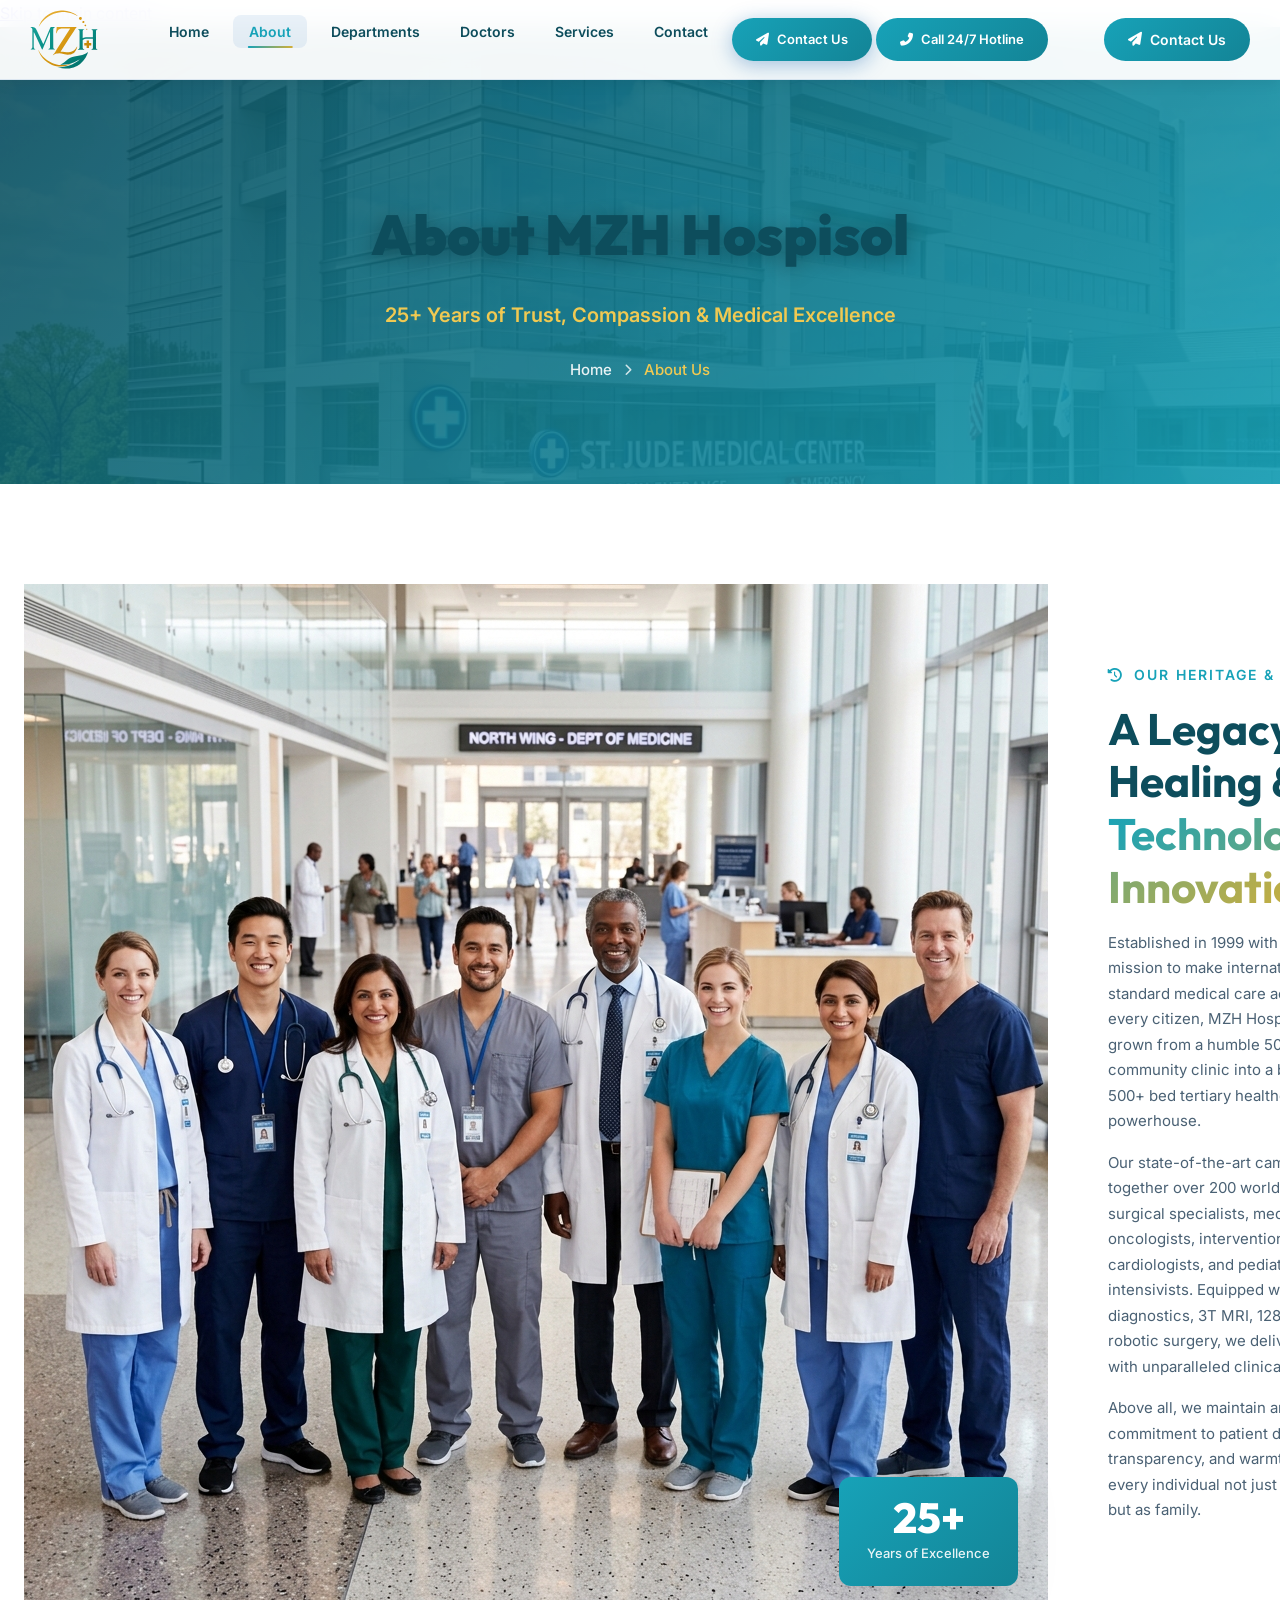
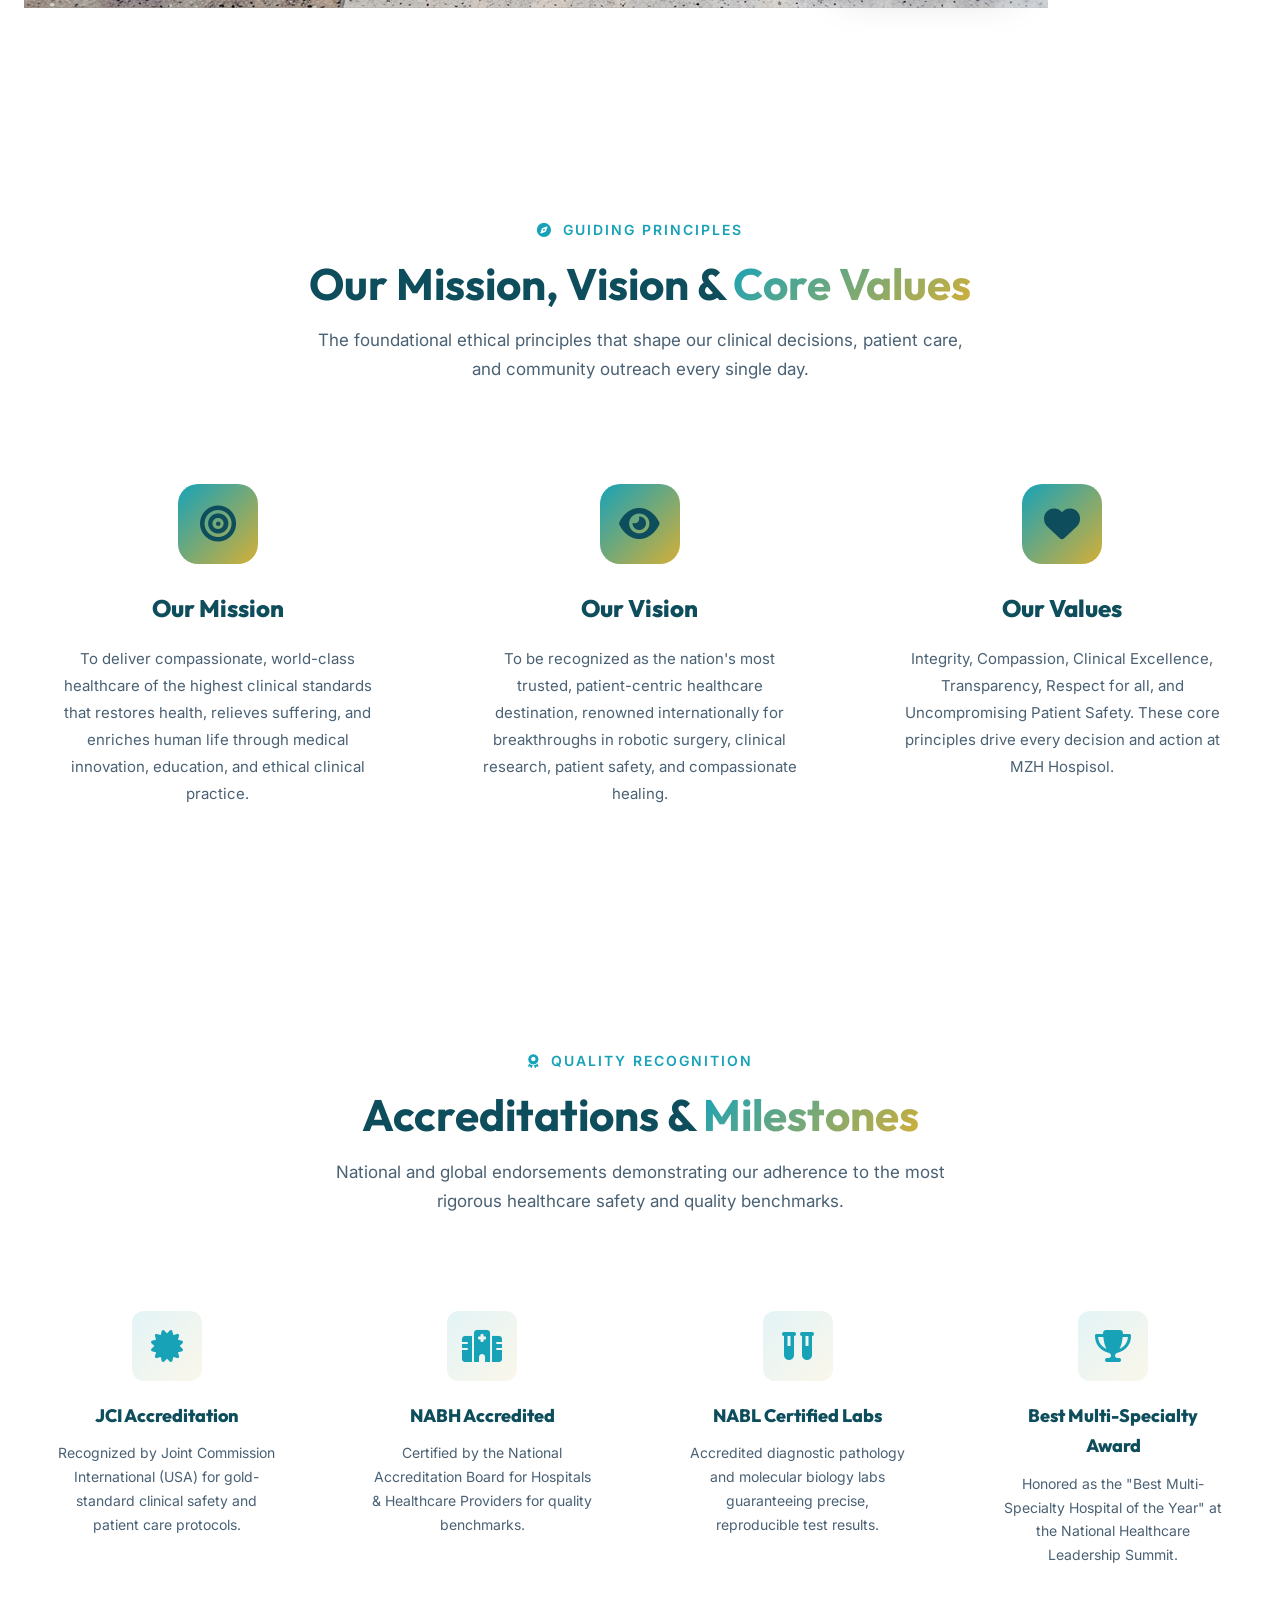
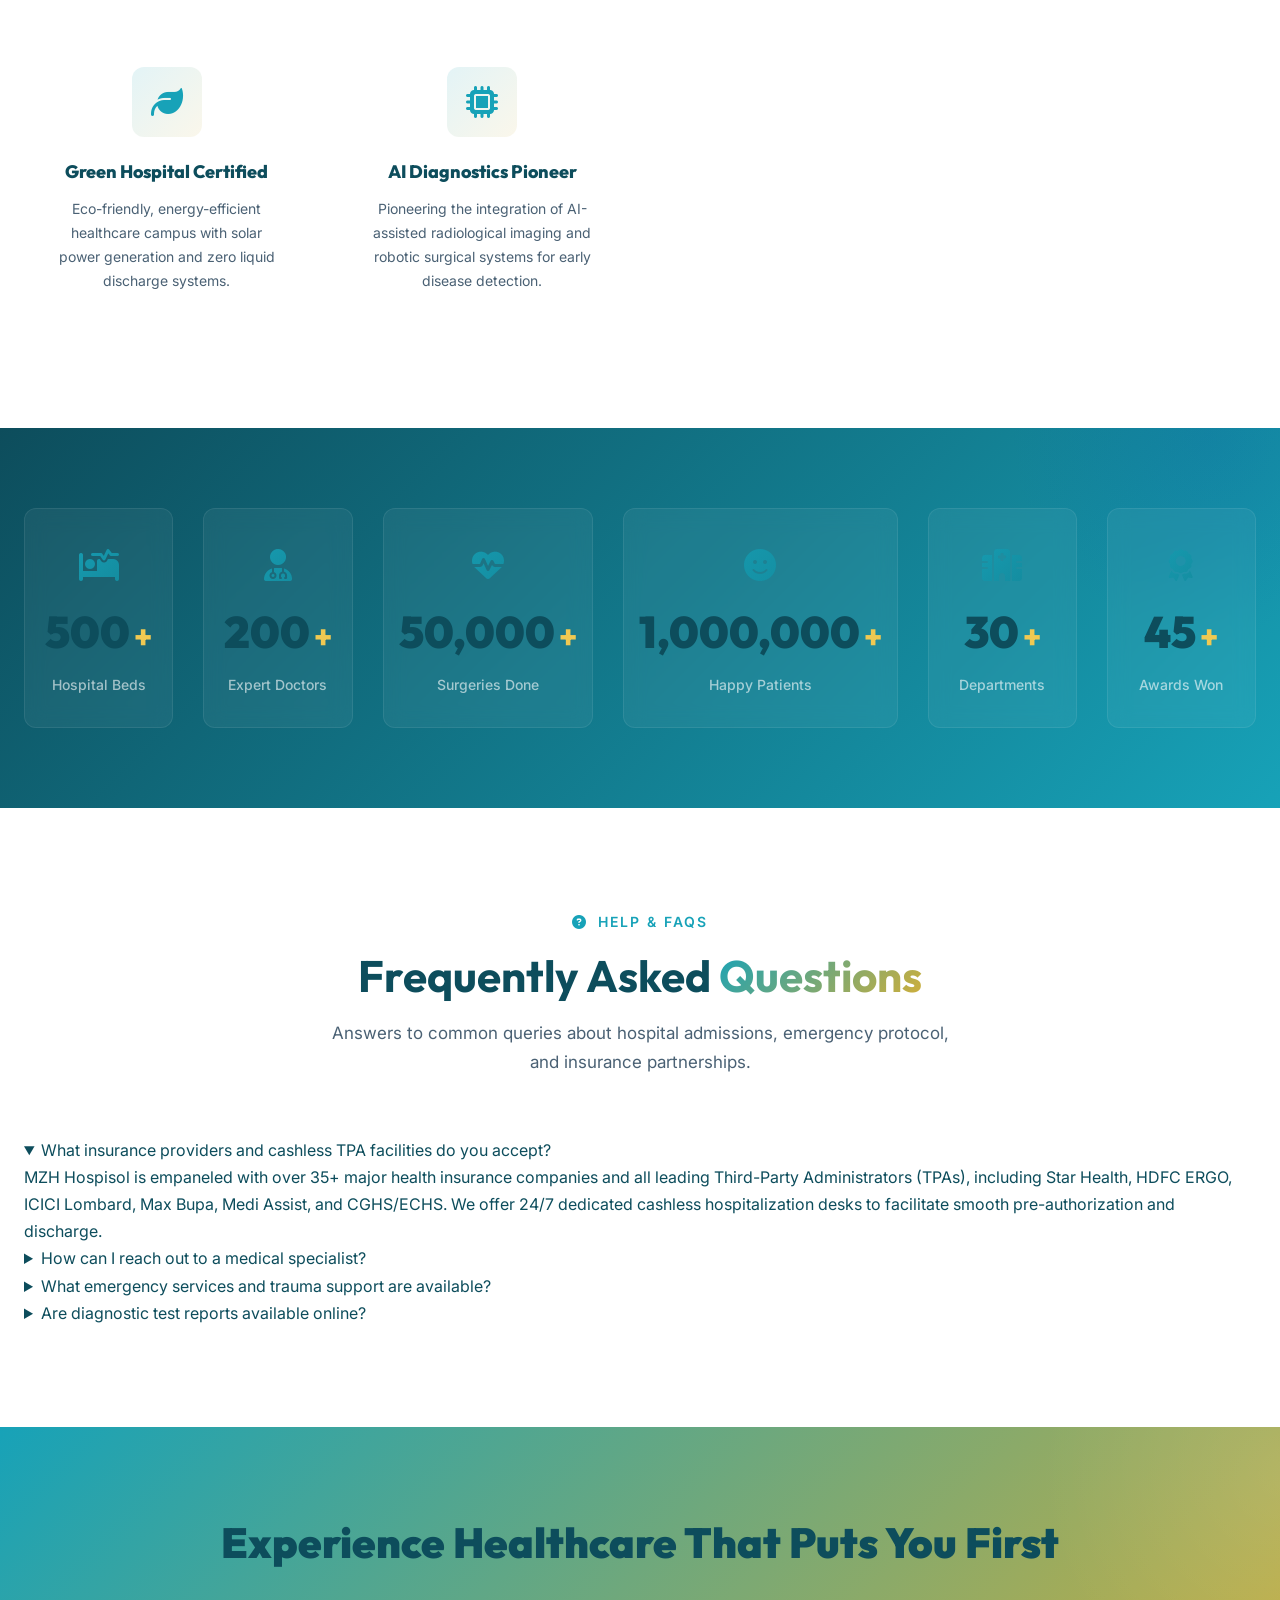
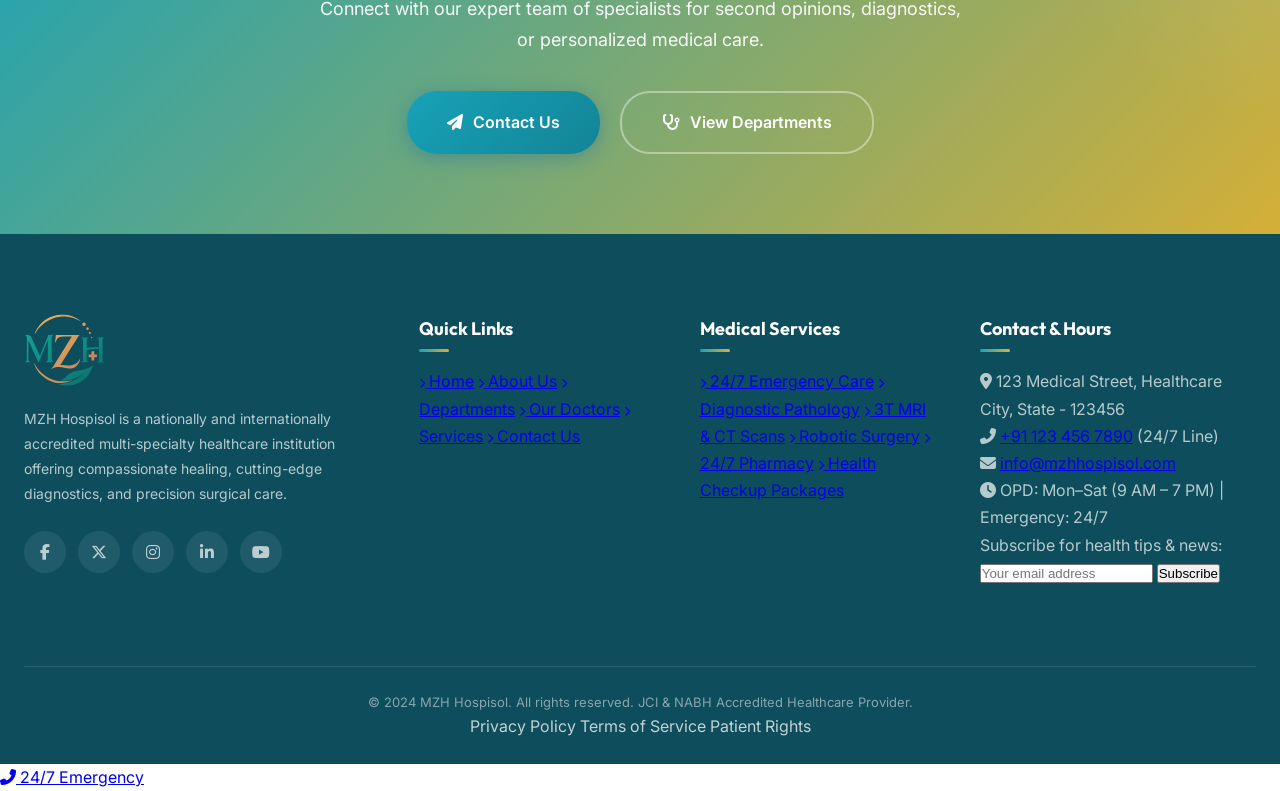
==== commit 0932f63e: "v.3.0" ====
--- a/about.html
+++ b/about.html
@@ -5,28 +5,38 @@
     <meta charset="UTF-8">
     <meta name="viewport" content="width=device-width, initial-scale=1.0">
     <meta name="description"
-        content="Learn about MZH Hospisol - 25+ years of excellence in healthcare with world-class facilities and compassionate medical care.">
-    <title>About Us | MZH Hospisol</title>
+        content="Learn about MZH Hospisol - 25+ years of excellence in healthcare with world-class medical facilities, JCI & NABH accreditation, and compassionate care.">
+    <title>About Us | MZH Hospisol - 25+ Years of Healthcare Excellence</title>
+    
+    <!-- Preconnect Fonts -->
     <link rel="preconnect" href="https://fonts.googleapis.com">
     <link rel="preconnect" href="https://fonts.gstatic.com" crossorigin>
-    <link
-        href="https://fonts.googleapis.com/css2?family=Inter:wght@300;400;500;600;700;800;900&family=Poppins:wght@400;500;600;700;800;900&display=swap"
-        rel="stylesheet">
+    <link href="https://fonts.googleapis.com/css2?family=Inter:wght@300;400;500;600;700;800&family=Outfit:wght@400;500;600;700;800;900&display=swap" rel="stylesheet">
+    
+    <!-- Font Awesome -->
     <link rel="stylesheet" href="https://cdnjs.cloudflare.com/ajax/libs/font-awesome/6.5.1/css/all.min.css">
+    
+    <!-- Favicon -->
     <link rel="icon" href="logo.svg" type="image/svg+xml">
+    
+    <!-- Stylesheet -->
     <link rel="stylesheet" href="styles.css">
 </head>
 
 <body>
+    <!-- Skip to Content Link -->
+    <a href="#main-content" class="skip-link">Skip to main content</a>
+
     <!-- Scroll Progress Bar -->
     <div class="scroll-progress" id="scrollProgress"></div>
 
     <!-- Navigation -->
     <nav class="navbar" id="navbar">
         <div class="nav-container">
-            <a href="index.html" class="nav-logo">
-                <img src="logo.svg" alt="MZH Hospisol">
+            <a href="index.html" class="nav-logo" aria-label="MZH Hospisol Home">
+                <img src="logo.svg" alt="MZH Hospisol Logo" width="200" height="64">
             </a>
+            
             <ul class="nav-links" id="navLinks">
                 <li><a href="index.html" class="nav-link">Home</a></li>
                 <li><a href="about.html" class="nav-link active">About</a></li>
@@ -34,254 +44,378 @@
                 <li><a href="doctors.html" class="nav-link">Doctors</a></li>
                 <li><a href="services.html" class="nav-link">Services</a></li>
                 <li><a href="contact.html" class="nav-link">Contact</a></li>
+                
+                <li class="nav-mobile-footer">
+                    <a href="contact.html" class="btn btn-primary btn-sm">
+                        <i class="fas fa-paper-plane"></i> Contact Us
+                    </a>
+                    <a href="tel:+911234567890" class="btn btn-emergency btn-sm">
+                        <i class="fas fa-phone-alt"></i> Call 24/7 Hotline
+                    </a>
+                </li>
             </ul>
-            <a href="contact.html" class="nav-cta">
-                <i class="fas fa-phone-alt"></i> Contact Us
-            </a>
-            <div class="hamburger" id="hamburger">
-                <span></span>
-                <span></span>
-                <span></span>
+
+            <div class="nav-actions">
+                <a href="contact.html" class="nav-cta">
+                    <i class="fas fa-paper-plane"></i> Contact Us
+                </a>
+                <button class="hamburger" id="hamburger" aria-label="Open navigation menu">
+                    <span></span>
+                    <span></span>
+                    <span></span>
+                </button>
             </div>
         </div>
     </nav>
 
-    <!-- Page Header -->
-    <section class="page-header">
-        <div class="page-header-overlay"></div>
-        <div class="container">
-            <h1 class="page-title">About MZH Hospisol</h1>
-            <p class="page-subtitle">25+ Years of Excellence in Healthcare</p>
-            <div class="breadcrumb">
-                <a href="index.html">Home</a> <i class="fas fa-chevron-right"></i> <span>About Us</span>
-            </div>
-        </div>
-    </section>
-
-    <!-- About Content -->
-    <section class="section about-full">
-        <div class="container">
-            <div class="about-grid">
-                <div class="about-image">
-                    <img src="images/medical-team.png" alt="MZH Hospisol Medical Team">
-                    <div class="about-experience-badge">
-                        <span class="experience-number">25+</span>
-                        <span class="experience-text">Years of<br>Excellence</span>
-                    </div>
-                </div>
-                <div class="about-content">
-                    <div class="section-label">
-                        <span></span> Our Story
-                    </div>
-                    <h2 class="section-title">Pioneering Healthcare With <span class="gradient-text">Heart &
-                            Innovation</span></h2>
-                    <p class="about-text">
-                        Founded in 1999, MZH Hospisol has grown from a modest 50-bed facility to a comprehensive 500+
-                        bed multi-specialty hospital that proudly serves over 1 million patients annually. Our journey
-                        has been marked by an unwavering commitment to combining compassionate care with cutting-edge
-                        medical technology.
-                    </p>
-                    <p class="about-text">
-                        We bring together the finest medical minds, the latest technology, and a patient-first approach
-                        to deliver healthcare that truly makes a difference. Our hospital is equipped with advanced
-                        robotic surgery systems, AI-powered diagnostics, comprehensive digital health records, and
-                        state-of-the-art medical equipment.
-                    </p>
-                    <p class="about-text">
-                        Today, MZH Hospisol stands as a beacon of hope and healing, recognized nationally and
-                        internationally for our excellence in patient care, medical innovation, and research
-                        contributions.
-                    </p>
-                </div>
-            </div>
-        </div>
-    </section>
-
-    <!-- Mission & Vision -->
-    <section class="section mission-vision">
-        <div class="container">
-            <div class="mv-grid">
-                <div class="mv-card">
-                    <div class="mv-icon"><i class="fas fa-bullseye"></i></div>
-                    <h3>Our Mission</h3>
-                    <p>To provide compassionate, high-quality healthcare services that improve the health and well-being
-                        of our patients and community through excellence in clinical care, education, and research.</p>
-                </div>
-                <div class="mv-card">
-                    <div class="mv-icon"><i class="fas fa-eye"></i></div>
-                    <h3>Our Vision</h3>
-                    <p>To be the most trusted and preferred healthcare provider, recognized for clinical excellence,
-                        innovation, and patient-centered care that transforms lives and sets new standards in medical
-                        practice.</p>
-                </div>
-                <div class="mv-card">
-                    <div class="mv-icon"><i class="fas fa-heart"></i></div>
-                    <h3>Our Values</h3>
-                    <p>Compassion, Integrity, Excellence, Innovation, Respect, Teamwork, and Safety - guiding every
-                        decision we make and every action we take in service of our patients and community.</p>
-                </div>
-            </div>
-        </div>
-    </section>
-
-    <!-- Achievements -->
-    <section class="section achievements">
-        <div class="container">
-            <div class="section-header">
-                <div class="section-label"><span></span> Achievements</div>
-                <h2 class="section-title">Our <span class="gradient-text">Milestones</span></h2>
-                <p class="section-subtitle">Celebrating excellence and innovation in healthcare delivery</p>
-            </div>
-            <div class="achievements-grid">
-                <div class="achievement-card">
-                    <div class="achievement-icon"><i class="fas fa-certificate"></i></div>
-                    <h4>JCI Accreditation</h4>
-                    <p>International recognition for quality and patient safety standards</p>
-                </div>
-                <div class="achievement-card">
-                    <div class="achievement-icon"><i class="fas fa-trophy"></i></div>
-                    <h4>Best Hospital Award 2023</h4>
-                    <p>National Healthcare Excellence Awards</p>
-                </div>
-                <div class="achievement-card">
-                    <div class="achievement-icon"><i class="fas fa-medal"></i></div>
-                    <h4>NABL Certified Labs</h4>
-                    <p>Ensuring accurate and reliable test results</p>
-                </div>
-                <div class="achievement-card">
-                    <div class="achievement-icon"><i class="fas fa-award"></i></div>
-                    <h4>NABH Accreditation</h4>
-                    <p>Excellence in healthcare service quality</p>
-                </div>
-                <div class="achievement-card">
-                    <div class="achievement-icon"><i class="fas fa-star"></i></div>
-                    <h4>Green Hospital Certification</h4>
-                    <p>Commitment to environmental sustainability</p>
-                </div>
-                <div class="achievement-card">
-                    <div class="achievement-icon"><i class="fas fa-lightbulb"></i></div>
-                    <h4>Innovation in Healthcare</h4>
-                    <p>Pioneering robotic surgery and AI diagnostics</p>
-                </div>
-            </div>
-        </div>
-    </section>
-
-    <!-- Stats Section -->
-    <section class="stats-section">
-        <div class="container">
-            <div class="stats-grid">
-                <div class="stat-card">
-                    <div class="stat-icon"><i class="fas fa-procedures"></i></div>
-                    <div class="stat-number">500</div>
-                    <div class="stat-suffix">+</div>
-                    <div class="stat-label">Hospital Beds</div>
-                </div>
-                <div class="stat-card">
-                    <div class="stat-icon"><i class="fas fa-user-md"></i></div>
-                    <div class="stat-number">200</div>
-                    <div class="stat-suffix">+</div>
-                    <div class="stat-label">Expert Doctors</div>
-                </div>
-                <div class="stat-card">
-                    <div class="stat-icon"><i class="fas fa-heartbeat"></i></div>
-                    <div class="stat-number">50K</div>
-                    <div class="stat-suffix">+</div>
-                    <div class="stat-label">Surgeries Done</div>
-                </div>
-                <div class="stat-card">
-                    <div class="stat-icon"><i class="fas fa-smile"></i></div>
-                    <div class="stat-number">1M</div>
-                    <div class="stat-suffix">+</div>
-                    <div class="stat-label">Happy Patients</div>
-                </div>
-                <div class="stat-card">
-                    <div class="stat-icon"><i class="fas fa-building"></i></div>
-                    <div class="stat-number">30</div>
-                    <div class="stat-suffix">+</div>
-                    <div class="stat-label">Departments</div>
-                </div>
-                <div class="stat-card">
-                    <div class="stat-icon"><i class="fas fa-award"></i></div>
-                    <div class="stat-number">45</div>
-                    <div class="stat-suffix">+</div>
-                    <div class="stat-label">Awards Won</div>
-                </div>
-            </div>
-        </div>
-    </section>
-
-    <!-- CTA Section -->
-    <section class="cta-section">
-        <div class="container">
-            <div class="cta-content">
-                <h2>Ready to Experience World-Class Healthcare?</h2>
-                <p>Join thousands of satisfied patients who trust MZH Hospisol for their healthcare needs.</p>
-                <div class="cta-buttons">
-                    <a href="contact.html" class="btn btn-primary btn-lg">
-                        <i class="fas fa-calendar-check"></i> Book Appointment
-                    </a>
-                    <a href="departments.html" class="btn btn-outline btn-lg">
-                        <i class="fas fa-stethoscope"></i> View Departments
-                    </a>
-                </div>
-            </div>
-        </div>
-    </section>
+    <!-- Main Content -->
+    <main id="main-content">
+        <!-- Page Header Banner -->
+        <section class="page-header">
+            <div class="page-header-overlay"></div>
+            <div class="container">
+                <h1 class="page-title">About MZH Hospisol</h1>
+                <p class="page-subtitle">25+ Years of Trust, Compassion & Medical Excellence</p>
+                <nav class="breadcrumb" aria-label="Breadcrumb">
+                    <a href="index.html">Home</a>
+                    <i class="fas fa-chevron-right"></i>
+                    <span>About Us</span>
+                </nav>
+            </div>
+        </section>
+
+        <!-- Our Story / Full About Section -->
+        <section class="section about-full">
+            <div class="container">
+                <div class="about-grid">
+                    <div class="about-image-wrapper reveal">
+                        <img src="images/medical-team.png" alt="MZH Hospisol Senior Consultants and Healthcare Leaders" loading="lazy">
+                        <div class="about-experience-badge">
+                            <span class="experience-number">25+</span>
+                            <span class="experience-text">Years of Excellence</span>
+                        </div>
+                    </div>
+                    <div class="about-content reveal">
+                        <div class="section-label">
+                            <i class="fas fa-history"></i> Our Heritage & Story
+                        </div>
+                        <h2 class="section-title">A Legacy of Healing & <span class="gradient-text">Technological Innovation</span></h2>
+                        <p class="about-text">
+                            Established in 1999 with a foundational mission to make international-standard medical care accessible to every citizen, MZH Hospisol has grown from a humble 50-bed community clinic into a benchmark 500+ bed tertiary healthcare powerhouse.
+                        </p>
+                        <p class="about-text">
+                            Our state-of-the-art campus brings together over 200 world-class surgical specialists, medical oncologists, interventional cardiologists, and pediatric intensivists. Equipped with AI-assisted diagnostics, 3T MRI, 128-slice CT, and robotic surgery, we deliver treatment with unparalleled clinical accuracy.
+                        </p>
+                        <p class="about-text">
+                            Above all, we maintain an unwavering commitment to patient dignity, transparency, and warmth — treating every individual not just as a patient, but as family.
+                        </p>
+                    </div>
+                </div>
+            </div>
+        </section>
+
+        <!-- Mission, Vision & Values -->
+        <section class="section mission-vision">
+            <div class="container">
+                <div class="section-header reveal">
+                    <div class="section-label"><i class="fas fa-compass"></i> Guiding Principles</div>
+                    <h2 class="section-title">Our Mission, Vision & <span class="gradient-text">Core Values</span></h2>
+                    <p class="section-subtitle">The foundational ethical principles that shape our clinical decisions, patient care, and community outreach every single day.</p>
+                </div>
+
+                <div class="mv-grid">
+                    <div class="mv-card reveal">
+                        <div class="mv-icon"><i class="fas fa-bullseye"></i></div>
+                        <h3>Our Mission</h3>
+                        <p>
+                            To deliver compassionate, world-class healthcare of the highest clinical standards that restores health, relieves suffering, and enriches human life through medical innovation, education, and ethical clinical practice.
+                        </p>
+                    </div>
+
+                    <div class="mv-card reveal">
+                        <div class="mv-icon"><i class="fas fa-eye"></i></div>
+                        <h3>Our Vision</h3>
+                        <p>
+                            To be recognized as the nation's most trusted, patient-centric healthcare destination, renowned internationally for breakthroughs in robotic surgery, clinical research, patient safety, and compassionate healing.
+                        </p>
+                    </div>
+
+                    <div class="mv-card reveal">
+                        <div class="mv-icon"><i class="fas fa-heart"></i></div>
+                        <h3>Our Values</h3>
+                        <p>
+                            Integrity, Compassion, Clinical Excellence, Transparency, Respect for all, and Uncompromising Patient Safety. These core principles drive every decision and action at MZH Hospisol.
+                        </p>
+                    </div>
+                </div>
+            </div>
+        </section>
+
+        <!-- Achievements & Milestones -->
+        <section class="section achievements">
+            <div class="container">
+                <div class="section-header reveal">
+                    <div class="section-label"><i class="fas fa-award"></i> Quality Recognition</div>
+                    <h2 class="section-title">Accreditations & <span class="gradient-text">Milestones</span></h2>
+                    <p class="section-subtitle">National and global endorsements demonstrating our adherence to the most rigorous healthcare safety and quality benchmarks.</p>
+                </div>
+
+                <div class="achievements-grid">
+                    <div class="achievement-card reveal">
+                        <div class="achievement-icon"><i class="fas fa-certificate"></i></div>
+                        <h4>JCI Accreditation</h4>
+                        <p>Recognized by Joint Commission International (USA) for gold-standard clinical safety and patient care protocols.</p>
+                    </div>
+
+                    <div class="achievement-card reveal">
+                        <div class="achievement-icon"><i class="fas fa-hospital-alt"></i></div>
+                        <h4>NABH Accredited</h4>
+                        <p>Certified by the National Accreditation Board for Hospitals & Healthcare Providers for quality benchmarks.</p>
+                    </div>
+
+                    <div class="achievement-card reveal">
+                        <div class="achievement-icon"><i class="fas fa-vials"></i></div>
+                        <h4>NABL Certified Labs</h4>
+                        <p>Accredited diagnostic pathology and molecular biology labs guaranteeing precise, reproducible test results.</p>
+                    </div>
+
+                    <div class="achievement-card reveal">
+                        <div class="achievement-icon"><i class="fas fa-trophy"></i></div>
+                        <h4>Best Multi-Specialty Award</h4>
+                        <p>Honored as the "Best Multi-Specialty Hospital of the Year" at the National Healthcare Leadership Summit.</p>
+                    </div>
+
+                    <div class="achievement-card reveal">
+                        <div class="achievement-icon"><i class="fas fa-leaf"></i></div>
+                        <h4>Green Hospital Certified</h4>
+                        <p>Eco-friendly, energy-efficient healthcare campus with solar power generation and zero liquid discharge systems.</p>
+                    </div>
+
+                    <div class="achievement-card reveal">
+                        <div class="achievement-icon"><i class="fas fa-microchip"></i></div>
+                        <h4>AI Diagnostics Pioneer</h4>
+                        <p>Pioneering the integration of AI-assisted radiological imaging and robotic surgical systems for early disease detection.</p>
+                    </div>
+                </div>
+            </div>
+        </section>
+
+        <!-- Stats Section -->
+        <section class="stats-section">
+            <div class="container">
+                <div class="stats-grid">
+                    <div class="stat-card reveal">
+                        <div class="stat-icon"><i class="fas fa-procedures"></i></div>
+                        <div class="stat-display">
+                            <span class="stat-number" data-target="500">500</span>
+                            <span class="stat-suffix">+</span>
+                        </div>
+                        <div class="stat-label">Hospital Beds</div>
+                    </div>
+                    <div class="stat-card reveal">
+                        <div class="stat-icon"><i class="fas fa-user-md"></i></div>
+                        <div class="stat-display">
+                            <span class="stat-number" data-target="200">200</span>
+                            <span class="stat-suffix">+</span>
+                        </div>
+                        <div class="stat-label">Expert Doctors</div>
+                    </div>
+                    <div class="stat-card reveal">
+                        <div class="stat-icon"><i class="fas fa-heartbeat"></i></div>
+                        <div class="stat-display">
+                            <span class="stat-number" data-target="50000">50,000</span>
+                            <span class="stat-suffix">+</span>
+                        </div>
+                        <div class="stat-label">Surgeries Done</div>
+                    </div>
+                    <div class="stat-card reveal">
+                        <div class="stat-icon"><i class="fas fa-smile"></i></div>
+                        <div class="stat-display">
+                            <span class="stat-number" data-target="1000000">1,000,000</span>
+                            <span class="stat-suffix">+</span>
+                        </div>
+                        <div class="stat-label">Happy Patients</div>
+                    </div>
+                    <div class="stat-card reveal">
+                        <div class="stat-icon"><i class="fas fa-hospital"></i></div>
+                        <div class="stat-display">
+                            <span class="stat-number" data-target="30">30</span>
+                            <span class="stat-suffix">+</span>
+                        </div>
+                        <div class="stat-label">Departments</div>
+                    </div>
+                    <div class="stat-card reveal">
+                        <div class="stat-icon"><i class="fas fa-award"></i></div>
+                        <div class="stat-display">
+                            <span class="stat-number" data-target="45">45</span>
+                            <span class="stat-suffix">+</span>
+                        </div>
+                        <div class="stat-label">Awards Won</div>
+                    </div>
+                </div>
+            </div>
+        </section>
+
+        <!-- Interactive FAQ Accordion -->
+        <section class="section faq-section">
+            <div class="container">
+                <div class="section-header reveal">
+                    <div class="section-label"><i class="fas fa-circle-question"></i> Help & FAQs</div>
+                    <h2 class="section-title">Frequently Asked <span class="gradient-text">Questions</span></h2>
+                    <p class="section-subtitle">Answers to common queries about hospital admissions, emergency protocol, and insurance partnerships.</p>
+                </div>
+
+                <div class="faq-list reveal">
+                    <details class="faq-item" name="hospital-faq" open>
+                        <summary>What insurance providers and cashless TPA facilities do you accept?</summary>
+                        <div class="faq-content">
+                            MZH Hospisol is empaneled with over 35+ major health insurance companies and all leading Third-Party Administrators (TPAs), including Star Health, HDFC ERGO, ICICI Lombard, Max Bupa, Medi Assist, and CGHS/ECHS. We offer 24/7 dedicated cashless hospitalization desks to facilitate smooth pre-authorization and discharge.
+                        </div>
+                    </details>
+
+                    <details class="faq-item" name="hospital-faq">
+                        <summary>How can I reach out to a medical specialist?</summary>
+                        <div class="faq-content">
+                            You can reach out through our <a href="contact.html" style="color:var(--primary); font-weight:700;">Contact Portal</a>, call our 24/7 helpline at <a href="tel:+911234567890" style="color:var(--primary); font-weight:700;">+91 123 456 7890</a>, or visit our hospital information desk from Monday through Saturday (9:00 AM to 7:00 PM).
+                        </div>
+                    </details>
+
+                    <details class="faq-item" name="hospital-faq">
+                        <summary>What emergency services and trauma support are available?</summary>
+                        <div class="faq-content">
+                            Our Level 1 Trauma Center, Emergency Resuscitation Unit, Cardiac Cath Lab, and Advanced Cardiac Life Support (ACLS) ambulances are operational 24 hours a day, 365 days a year. Our emergency response team includes board-certified trauma surgeons, emergency physicians, and critical care intensivists.
+                        </div>
+                    </details>
+
+                    <details class="faq-item" name="hospital-faq">
+                        <summary>Are diagnostic test reports available online?</summary>
+                        <div class="faq-content">
+                            Yes! All pathology, biochemistry, and radiology reports (MRI, CT, X-ray, Ultrasound) are securely delivered via SMS and email with an online digital health portal login for easy download, sharing, and storage.
+                        </div>
+                    </details>
+                </div>
+            </div>
+        </section>
+
+        <!-- CTA Section -->
+        <section class="cta-section">
+            <div class="container">
+                <div class="cta-content reveal">
+                    <h2>Experience Healthcare That Puts You First</h2>
+                    <p>Connect with our expert team of specialists for second opinions, diagnostics, or personalized medical care.</p>
+                    <div class="cta-buttons">
+                        <a href="contact.html" class="btn btn-primary btn-lg">
+                            <i class="fas fa-paper-plane"></i> Contact Us
+                        </a>
+                        <a href="departments.html" class="btn btn-outline btn-lg">
+                            <i class="fas fa-stethoscope"></i> View Departments
+                        </a>
+                    </div>
+                </div>
+            </div>
+        </section>
+    </main>
 
     <!-- Footer -->
     <footer class="footer">
         <div class="container">
             <div class="footer-grid">
-                <div class="footer-about">
-                    <h3>MZH Hospisol</h3>
-                    <p>Your trusted healthcare partner offering world-class medical services, experienced doctors, and
-                        advanced diagnostics with compassionate care.</p>
+                <div class="footer-col">
+                    <div class="footer-logo">
+                        <img src="logo.svg" alt="MZH Hospisol" width="220" height="72">
+                    </div>
+                    <p class="footer-desc">
+                        MZH Hospisol is a nationally and internationally accredited multi-specialty healthcare institution offering compassionate healing, cutting-edge diagnostics, and precision surgical care.
+                    </p>
                     <div class="footer-socials">
-                        <a href="#"><i class="fab fa-facebook"></i></a>
-                        <a href="#"><i class="fab fa-twitter"></i></a>
-                        <a href="#"><i class="fab fa-instagram"></i></a>
-                        <a href="#"><i class="fab fa-linkedin"></i></a>
-                        <a href="#"><i class="fab fa-youtube"></i></a>
-                    </div>
-                </div>
-                <div class="footer-links">
+                        <a href="#" aria-label="Facebook"><i class="fab fa-facebook-f"></i></a>
+                        <a href="#" aria-label="Twitter / X"><i class="fab fa-x-twitter"></i></a>
+                        <a href="#" aria-label="Instagram"><i class="fab fa-instagram"></i></a>
+                        <a href="#" aria-label="LinkedIn"><i class="fab fa-linkedin-in"></i></a>
+                        <a href="#" aria-label="YouTube"><i class="fab fa-youtube"></i></a>
+                    </div>
+                </div>
+
+                <div class="footer-col">
                     <h4>Quick Links</h4>
-                    <ul>
-                        <li><a href="index.html">Home</a></li>
-                        <li><a href="about.html">About Us</a></li>
-                        <li><a href="departments.html">Departments</a></li>
-                        <li><a href="doctors.html">Our Doctors</a></li>
-                        <li><a href="services.html">Services</a></li>
-                    </ul>
-                </div>
-                <div class="footer-links">
-                    <h4>Services</h4>
-                    <ul>
-                        <li><a href="services.html">Emergency Care</a></li>
-                        <li><a href="services.html">Diagnostics</a></li>
-                        <li><a href="services.html">Surgery</a></li>
-                        <li><a href="services.html">Pharmacy</a></li>
-                        <li><a href="contact.html">Contact Us</a></li>
-                    </ul>
-                </div>
-                <div class="footer-contact">
-                    <h4>Contact Info</h4>
-                    <ul>
-                        <li><i class="fas fa-map-marker-alt"></i> 123 Medical Street, Healthcare City</li>
-                        <li><i class="fas fa-phone"></i> +91 123 456 7890</li>
-                        <li><i class="fas fa-envelope"></i> info@mzhhospisol.com</li>
-                        <li><i class="fas fa-clock"></i> 24/7 Emergency Services</li>
-                    </ul>
-                </div>
-            </div>
+                    <div class="footer-links-list">
+                        <a href="index.html"><i class="fas fa-chevron-right" style="font-size:10px;"></i> Home</a>
+                        <a href="about.html"><i class="fas fa-chevron-right" style="font-size:10px;"></i> About Us</a>
+                        <a href="departments.html"><i class="fas fa-chevron-right" style="font-size:10px;"></i> Departments</a>
+                        <a href="doctors.html"><i class="fas fa-chevron-right" style="font-size:10px;"></i> Our Doctors</a>
+                        <a href="services.html"><i class="fas fa-chevron-right" style="font-size:10px;"></i> Services</a>
+                        <a href="contact.html"><i class="fas fa-chevron-right" style="font-size:10px;"></i> Contact Us</a>
+                    </div>
+                </div>
+
+                <div class="footer-col">
+                    <h4>Medical Services</h4>
+                    <div class="footer-links-list">
+                        <a href="services.html"><i class="fas fa-chevron-right" style="font-size:10px;"></i> 24/7 Emergency Care</a>
+                        <a href="services.html"><i class="fas fa-chevron-right" style="font-size:10px;"></i> Diagnostic Pathology</a>
+                        <a href="services.html"><i class="fas fa-chevron-right" style="font-size:10px;"></i> 3T MRI & CT Scans</a>
+                        <a href="services.html"><i class="fas fa-chevron-right" style="font-size:10px;"></i> Robotic Surgery</a>
+                        <a href="services.html"><i class="fas fa-chevron-right" style="font-size:10px;"></i> 24/7 Pharmacy</a>
+                        <a href="services.html"><i class="fas fa-chevron-right" style="font-size:10px;"></i> Health Checkup Packages</a>
+                    </div>
+                </div>
+
+                <div class="footer-col">
+                    <h4>Contact & Hours</h4>
+                    <div class="footer-contact-list">
+                        <div class="footer-contact-item">
+                            <i class="fas fa-map-marker-alt"></i>
+                            <span>123 Medical Street, Healthcare City, State - 123456</span>
+                        </div>
+                        <div class="footer-contact-item">
+                            <i class="fas fa-phone-alt"></i>
+                            <span><a href="tel:+911234567890">+91 123 456 7890</a> (24/7 Line)</span>
+                        </div>
+                        <div class="footer-contact-item">
+                            <i class="fas fa-envelope"></i>
+                            <span><a href="mailto:info@mzhhospisol.com">info@mzhhospisol.com</a></span>
+                        </div>
+                        <div class="footer-contact-item">
+                            <i class="fas fa-clock"></i>
+                            <span>OPD: Mon–Sat (9 AM – 7 PM) | Emergency: 24/7</span>
+                        </div>
+                    </div>
+
+                    <div class="newsletter-box">
+                        <p>Subscribe for health tips & news:</p>
+                        <form class="newsletter-form">
+                            <input type="email" class="newsletter-input" placeholder="Your email address" required>
+                            <button type="submit" class="newsletter-btn">Subscribe</button>
+                        </form>
+                    </div>
+                </div>
+            </div>
+
             <div class="footer-bottom">
-                <p>&copy; 2024 MZH Hospisol. All rights reserved. | <a href="#">Privacy Policy</a> | <a href="#">Terms
-                        of Service</a></p>
+                <p>&copy; 2024 MZH Hospisol. All rights reserved. JCI & NABH Accredited Healthcare Provider.</p>
+                <div class="footer-bottom-links">
+                    <a href="#">Privacy Policy</a>
+                    <a href="#">Terms of Service</a>
+                    <a href="#">Patient Rights</a>
+                </div>
             </div>
         </div>
     </footer>
 
+    <!-- Toast Notification Container -->
+    <div class="toast-container" id="toastContainer"></div>
+
+    <!-- Back to Top Button -->
+    <button class="back-to-top" id="backToTop" aria-label="Back to top">
+        <i class="fas fa-chevron-up"></i>
+    </button>
+
+    <!-- Mobile Emergency Floating Trigger -->
+    <a href="tel:+911234567890" class="floating-emergency" aria-label="Call Emergency Hotline">
+        <i class="fas fa-phone-alt"></i> <span>24/7 Emergency</span>
+    </a>
+
+    <!-- Interactive Script -->
     <script src="script.js"></script>
 </body>
 
